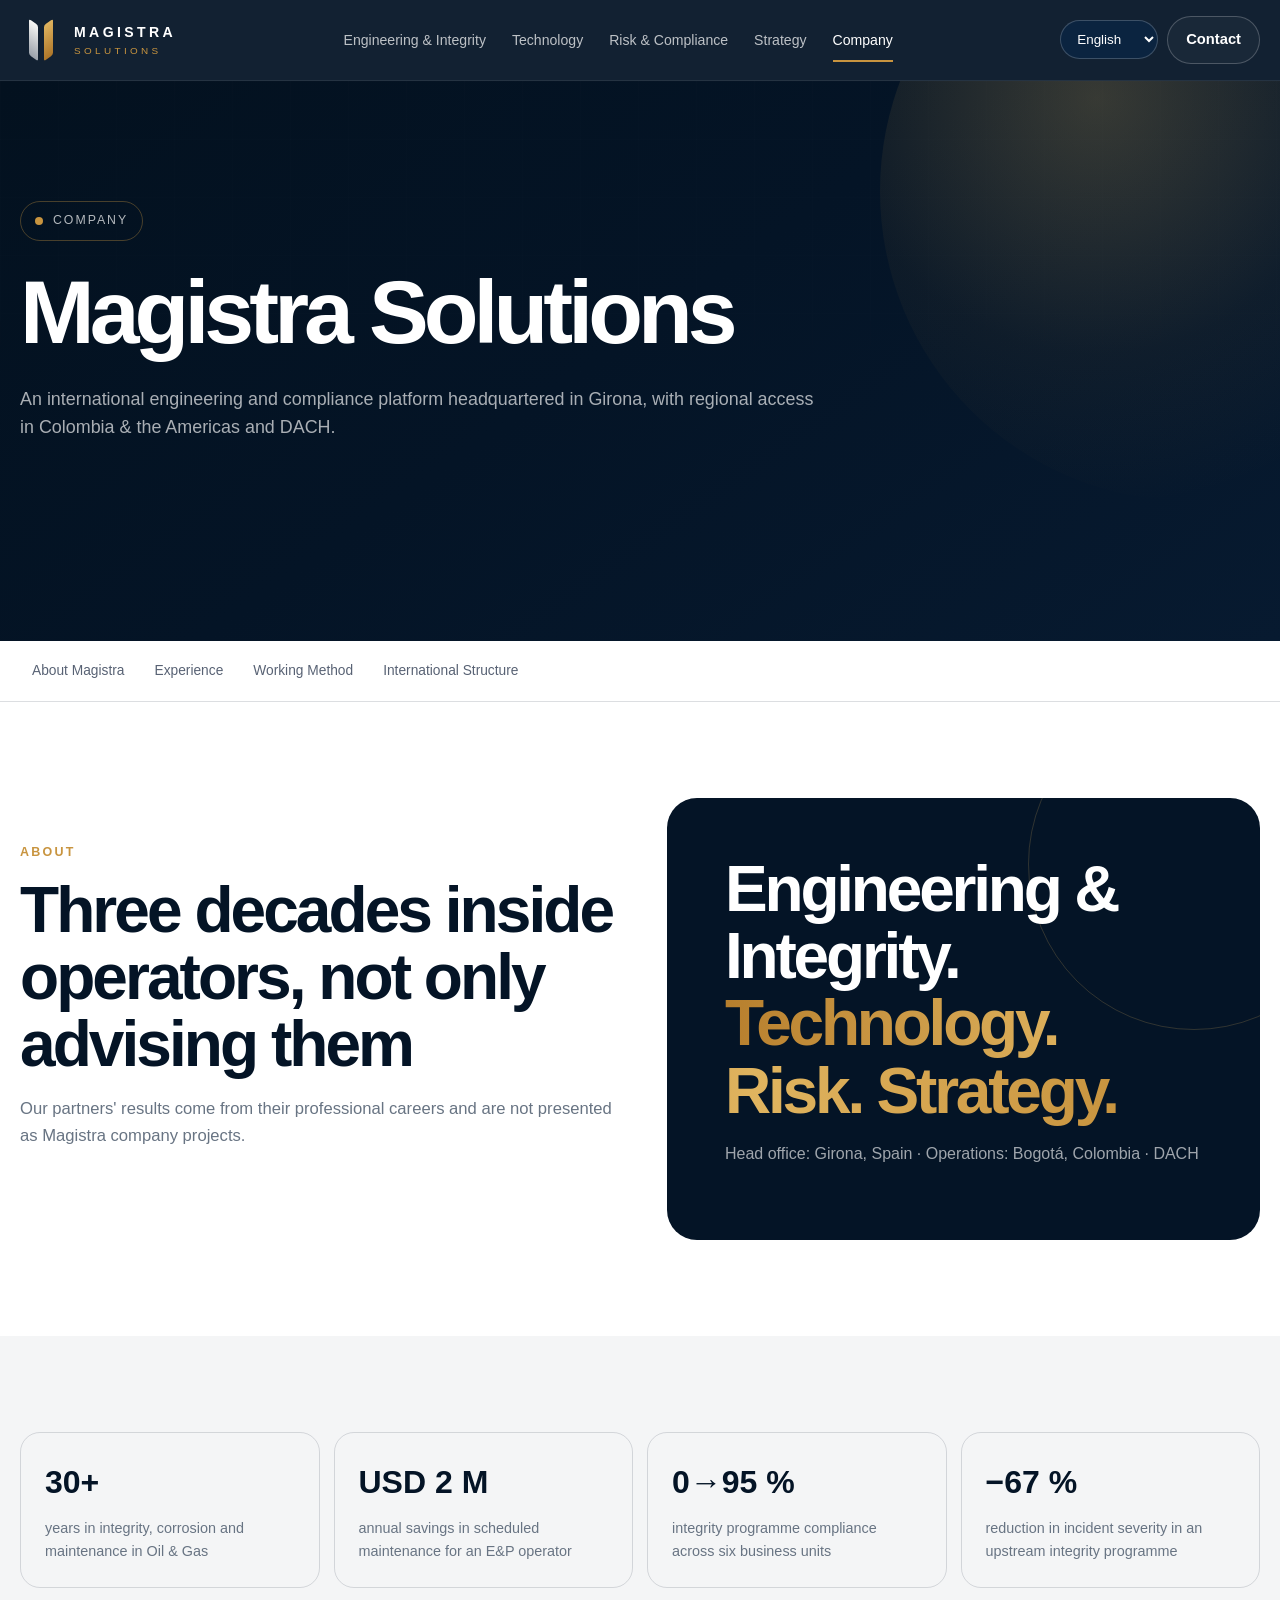
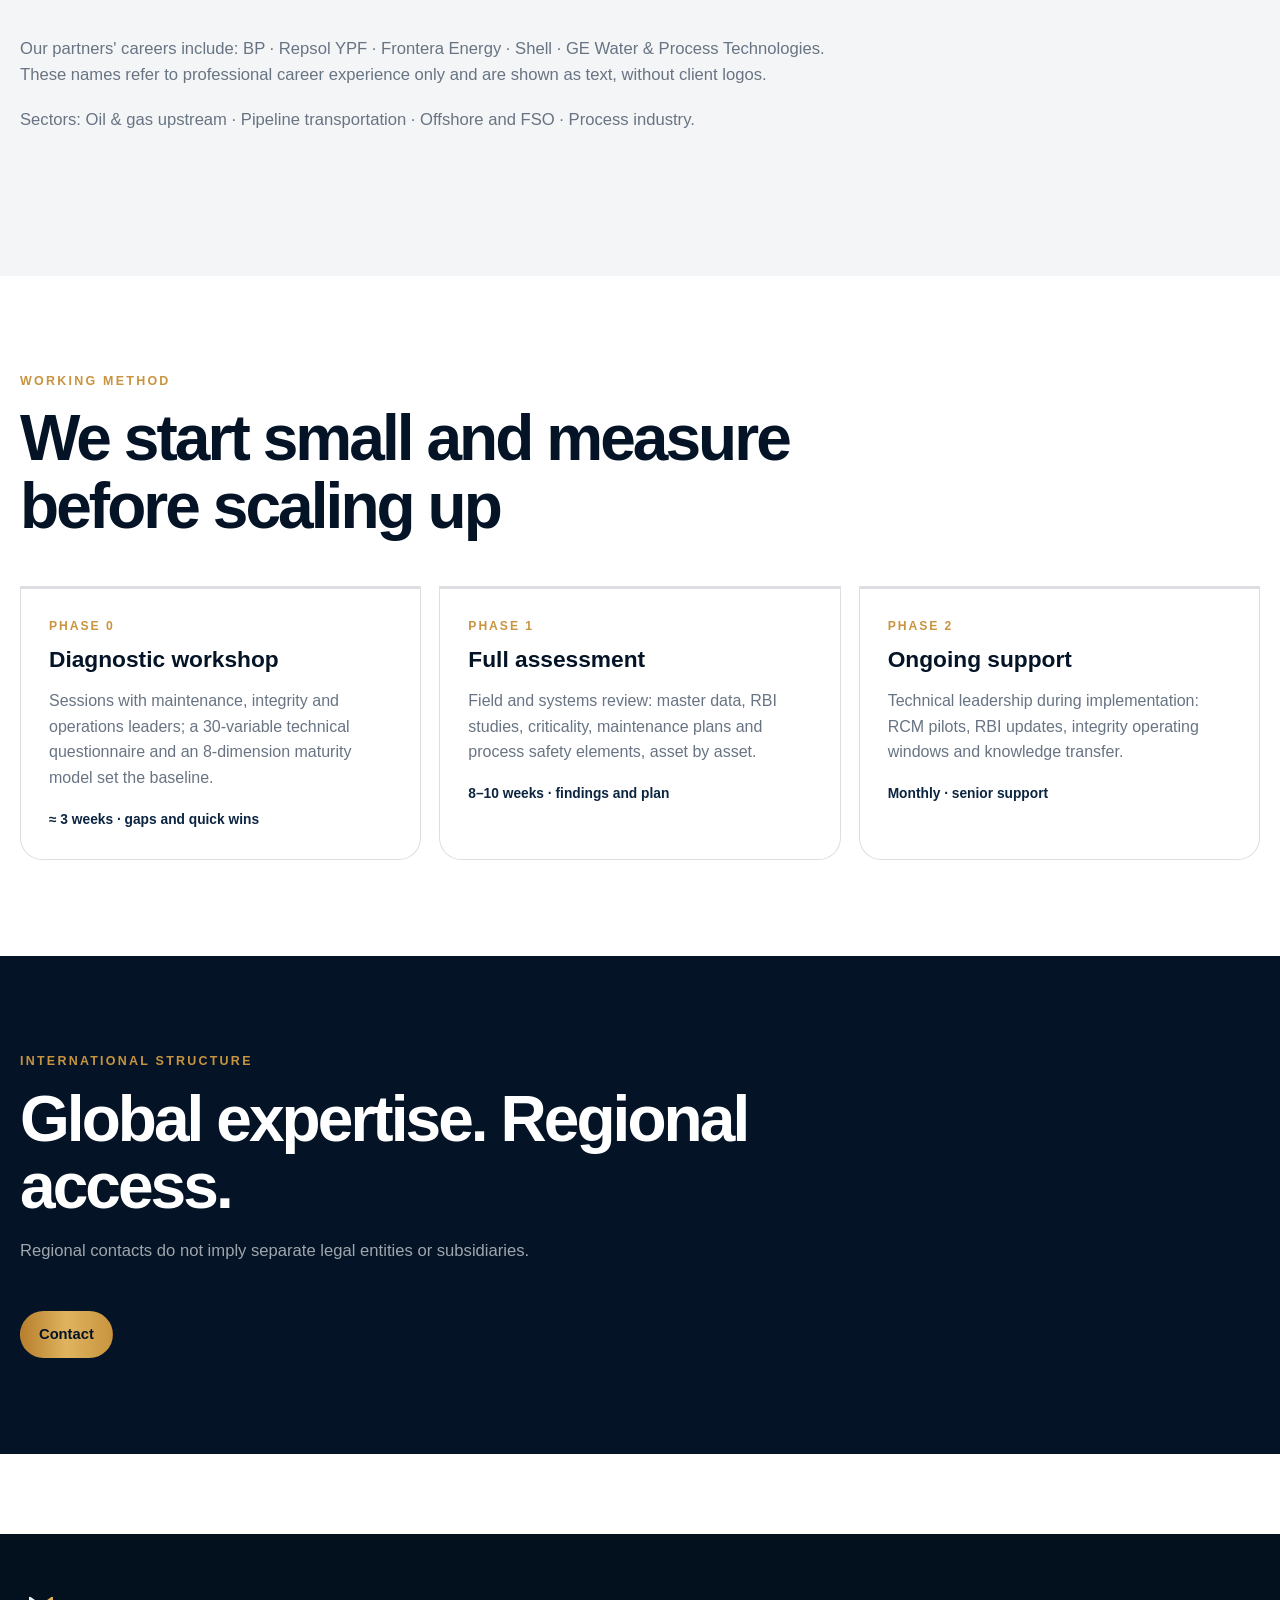
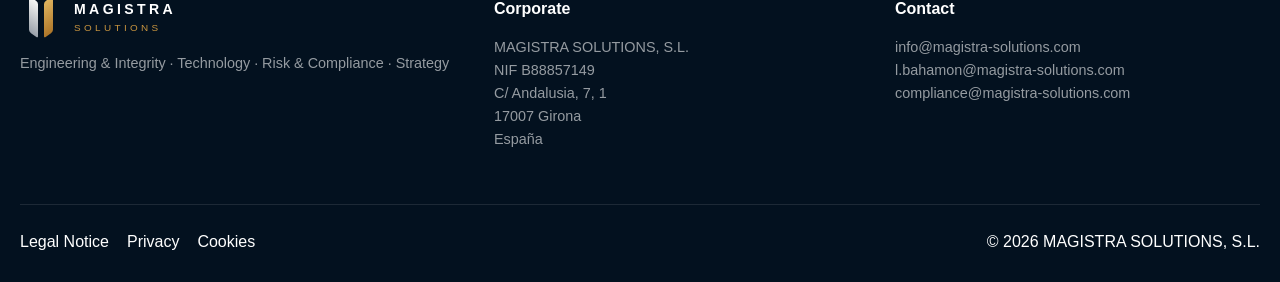
==== about.html @ e043d169 "Add files via upload" ====
<!doctype html><html lang="en"><head>
<meta charset="utf-8"><meta name="viewport" content="width=device-width,initial-scale=1">
<title>Company | Magistra Solutions</title><meta name="theme-color" content="#041426">
<meta property="og:type" content="website"><meta property="og:title" content="Company | Magistra Solutions">
<meta property="og:description" content="Magistra Solutions · Engineering & Integrity · Technology · Risk & Compliance · Strategy">
<meta property="og:image" content="https://magistra-solutions.com/og-magistra.jpg"><meta property="og:url" content="https://magistra-solutions.com/">
<meta name="twitter:card" content="summary_large_image">
<link rel="icon" href="favicon.png" type="image/png"><link rel="stylesheet" href="style.css">
</head><body>
<a class="skip" href="#main">Skip to content</a>
<header class="site-header">
<div class="wrap header-inner">
<a class="brand" href="index.html"><span class="brand-mark" aria-hidden="true"></span><span class="brand-copy"><strong>MAGISTRA</strong><span>SOLUTIONS</span></span></a>
<nav class="navbar" aria-label="Main navigation"><div class="nav-item"><a class="nav-link " href="engineering.html" data-i18n="nav_engineering">Engineering & Integrity</a><div class="dropdown"><a href="engineering.html#rbi">RBI</a><a href="engineering.html#ffs">FFS / RUL</a><a href="engineering.html#rca">RCA / RCM / FMECA</a><a href="engineering.html#ili">ILI / Corrosion</a><a href="engineering.html#training">Technical Training</a></div></div><div class="nav-item"><a class="nav-link " href="technology.html" data-i18n="nav_technology">Technology</a><div class="dropdown"><a href="technology.html#vail">VAIL-Plant®</a><a href="technology.html#sap">Asset Master Data / SAP PM</a><a href="technology.html#data">Data Governance</a><a href="technology.html#models">Analytical Models</a></div></div><div class="nav-item"><a class="nav-link " href="compliance.html" data-i18n="nav_compliance">Risk & Compliance</a><div class="dropdown"><a href="compliance.html#sanctions">Sanctions & Export Controls</a><a href="compliance.html#aml">AML / KYC & Financial Crime</a><a href="compliance.html#payments">Payments & Regulatory Compliance</a><a href="compliance.html#projects">Compliance Management & Regulatory Projects</a></div></div><div class="nav-item"><a class="nav-link " href="strategy.html" data-i18n="nav_strategy">Strategy</a><div class="dropdown"><a href="strategy.html#maturity">Asset Management</a><a href="strategy.html#roadmaps">RCM–RBI Roadmaps</a><a href="strategy.html#duediligence">Technical Due Diligence</a><a href="strategy.html#project">Project Management</a></div></div><div class="nav-item"><a class="nav-link active" href="about.html" data-i18n="nav_company">Company</a><div class="dropdown"><a href="about.html#about">About Magistra</a><a href="about.html#experience">Experience</a><a href="about.html#method">Working Method</a><a href="about.html#international">International Structure</a><a href="contact.html">Contact</a></div></div></nav>
<div class="header-actions">
<select id="language" class="lang-select" aria-label="Language"><option value="en">English</option><option value="es">Español</option><option value="de">Deutsch</option><option value="ca">Català</option><option value="fr">Français</option></select>
<a class="btn btn-outline" href="contact.html" data-i18n="nav_contact">Contact</a>
<button class="burger" type="button" data-menu-toggle aria-expanded="false" aria-controls="mobile-menu">☰</button>
</div></div>
<div class="mobile-menu" id="mobile-menu" data-mobile-menu><div class="wrap"><div class="mobile-group"><a href="engineering.html" data-i18n="nav_engineering">Engineering & Integrity</a><small><a href="engineering.html#rbi">RBI</a><a href="engineering.html#ffs">FFS / RUL</a><a href="engineering.html#rca">RCA / RCM / FMECA</a><a href="engineering.html#ili">ILI / Corrosion</a><a href="engineering.html#training">Technical Training</a></small></div><div class="mobile-group"><a href="technology.html" data-i18n="nav_technology">Technology</a><small><a href="technology.html#vail">VAIL-Plant®</a><a href="technology.html#sap">Asset Master Data / SAP PM</a><a href="technology.html#data">Data Governance</a><a href="technology.html#models">Analytical Models</a></small></div><div class="mobile-group"><a href="compliance.html" data-i18n="nav_compliance">Risk & Compliance</a><small><a href="compliance.html#sanctions">Sanctions & Export Controls</a><a href="compliance.html#aml">AML / KYC & Financial Crime</a><a href="compliance.html#payments">Payments & Regulatory Compliance</a><a href="compliance.html#projects">Compliance Management & Regulatory Projects</a></small></div><div class="mobile-group"><a href="strategy.html" data-i18n="nav_strategy">Strategy</a><small><a href="strategy.html#maturity">Asset Management</a><a href="strategy.html#roadmaps">RCM–RBI Roadmaps</a><a href="strategy.html#duediligence">Technical Due Diligence</a><a href="strategy.html#project">Project Management</a></small></div><div class="mobile-group"><a href="about.html" data-i18n="nav_company">Company</a><small><a href="about.html#about">About Magistra</a><a href="about.html#experience">Experience</a><a href="about.html#method">Working Method</a><a href="about.html#international">International Structure</a><a href="contact.html">Contact</a></small></div></div></div>
</header><main id="main">
<section class="page-hero"><div class="wrap"><div class="eyebrow"><span class="dot"></span><span data-i18n="nav_company">Company</span></div><h1>Magistra Solutions</h1><p data-i18n="company_hero_p">An international engineering and compliance platform headquartered in Girona...</p></div></section>
<nav class="page-tabs"><div class="wrap"><a href="#about">About Magistra</a><a href="#experience">Experience</a><a href="#method">Working Method</a><a href="#international">International Structure</a></div></nav>
<section id="about"><div class="wrap split"><div class="reveal-left"><div class="section-head"><div class="kicker" data-i18n="about">About</div><h2 data-i18n="experience_h">Three decades inside operators, not only advising them</h2><p data-i18n="experience_p">Our partners' results come from their professional careers and are not presented as Magistra company projects.</p></div></div><div class="statement reveal-right"><h2>Engineering & Integrity.<br><span class="gold-text">Technology. Risk. Strategy.</span></h2><p>Head office: Girona, Spain · Operations: Bogotá, Colombia · DACH</p></div></div></section>
<section id="experience" class="band"><div class="wrap"><div class="metrics">
<div class="metric reveal"><strong>30+</strong><span>years in integrity, corrosion and maintenance in Oil & Gas</span></div>
<div class="metric reveal"><strong>USD 2 M</strong><span>annual savings in scheduled maintenance for an E&P operator</span></div>
<div class="metric reveal"><strong>0→95 %</strong><span>integrity programme compliance across six business units</span></div>
<div class="metric reveal"><strong>−67 %</strong><span>reduction in incident severity in an upstream integrity programme</span></div>
</div><div class="section-head reveal" style="margin-top:48px"><p>Our partners' careers include: BP · Repsol YPF · Frontera Energy · Shell · GE Water & Process Technologies. These names refer to professional career experience only and are shown as text, without client logos.</p><p>Sectors: Oil & gas upstream · Pipeline transportation · Offshore and FSO · Process industry.</p></div></div></section>
<section id="method"><div class="wrap"><div class="section-head reveal"><div class="kicker" data-i18n="method">Working Method</div><h2 data-i18n="method_h">We start small and measure before scaling up</h2></div><div class="method-grid">
<article class="phase reveal"><div class="num">PHASE 0</div><h3>Diagnostic workshop</h3><p>Sessions with maintenance, integrity and operations leaders; a 30-variable technical questionnaire and an 8-dimension maturity model set the baseline.</p><div class="meta">≈ 3 weeks · gaps and quick wins</div></article>
<article class="phase reveal"><div class="num">PHASE 1</div><h3>Full assessment</h3><p>Field and systems review: master data, RBI studies, criticality, maintenance plans and process safety elements, asset by asset.</p><div class="meta">8–10 weeks · findings and plan</div></article>
<article class="phase reveal"><div class="num">PHASE 2</div><h3>Ongoing support</h3><p>Technical leadership during implementation: RCM pilots, RBI updates, integrity operating windows and knowledge transfer.</p><div class="meta">Monthly · senior support</div></article>
</div></div></section>
<section id="international" class="dark-band"><div class="wrap"><div class="section-head reveal"><div class="kicker" data-i18n="international">International Structure</div><h2 data-i18n="intl_h">Global expertise. Regional access.</h2><p data-i18n="intl_p">Regional contacts do not imply separate legal entities or subsidiaries.</p></div><a class="btn btn-gold" href="contact.html" data-i18n="nav_contact">Contact</a></div></section>
</main>
<footer class="site-footer"><div class="wrap">
<div class="footer-grid">
<div><div class="brand"><span class="brand-mark"></span><span class="brand-copy"><strong>MAGISTRA</strong><span>SOLUTIONS</span></span></div><p data-i18n="footer_tag">Engineering & Integrity · Technology · Risk & Compliance · Strategy</p></div>
<div><h4>Corporate</h4><p>MAGISTRA SOLUTIONS, S.L.<br>NIF B88857149<br>C/ Andalusia, 7, 1<br>17007 Girona<br>España</p></div>
<div><h4 data-i18n="nav_contact">Contact</h4><p><a href="mailto:info@magistra-solutions.com">info@magistra-solutions.com</a><br><a href="mailto:l.bahamon@magistra-solutions.com">l.bahamon@magistra-solutions.com</a><br><a href="mailto:compliance@magistra-solutions.com">compliance@magistra-solutions.com</a></p></div>
</div>
<div class="footer-bottom"><div class="legal-bar"><a href="legal-notice.html" data-i18n="legal">Legal Notice</a><a href="privacy.html" data-i18n="privacy">Privacy</a><a href="cookies.html" data-i18n="cookies">Cookies</a></div><div>© 2026 MAGISTRA SOLUTIONS, S.L.</div></div>
</div></footer><script src="main.js"></script></body></html>
---- style.css ----
:root{
  --navy:#041426; --navy2:#071a30; --navy3:#0b2440;
  --gold:#c8943f; --gold2:#e0b45f; --silver:#c7cbd1;
  --white:#f7f7f5; --ink:#10213a; --muted:#687483;
  --soft:#f4f5f6; --line:rgba(7,24,47,.14); --max:1240px;
}
*{box-sizing:border-box}
html{scroll-behavior:smooth}
body{
  margin:0;font-family:-apple-system,BlinkMacSystemFont,"Segoe UI",Arial,Helvetica,sans-serif;
  color:var(--ink);background:#fff;line-height:1.6
}
a{color:inherit;text-decoration:none}
button,input,textarea,select{font:inherit}
img{max-width:100%;display:block}
.wrap{width:min(calc(100% - 40px),var(--max));margin:auto}
.skip{position:absolute;left:-9999px}
.skip:focus{left:16px;top:16px;z-index:9999;background:#fff;padding:10px 14px;border-radius:10px}
.site-header{
  position:sticky;top:0;z-index:1000;background:rgba(4,20,38,.94);
  border-bottom:1px solid rgba(255,255,255,.08);backdrop-filter:blur(16px)
}
.header-inner{min-height:80px;display:flex;align-items:center;justify-content:space-between;gap:18px}
.brand{display:flex;align-items:center;gap:12px;color:#fff}
.brand-mark{width:42px;height:42px;position:relative;display:inline-block;flex:0 0 auto}
.brand-mark:before,.brand-mark:after{content:"";position:absolute;top:3px;width:9px;height:36px;border-radius:2px}
.brand-mark:before{left:9px;background:linear-gradient(#f7f7f5,#9aa1aa);transform:skewY(35deg)}
.brand-mark:after{right:9px;background:linear-gradient(#e0b45f,#ad7629);transform:skewY(-35deg)}
.brand-copy strong{display:block;letter-spacing:.24em;font-size:.88rem}
.brand-copy span{display:block;letter-spacing:.34em;font-size:.62rem;color:var(--gold)}
.navbar{display:flex;align-items:center;gap:10px}
.nav-item{position:relative}
.nav-link{display:inline-flex;align-items:center;gap:6px;padding:28px 8px;color:rgba(255,255,255,.72);font-size:.88rem}
.nav-link:hover,.nav-link.active{color:#fff}
.nav-link.active:after{content:"";position:absolute;bottom:17px;left:8px;right:8px;height:2px;background:var(--gold)}
.dropdown{
  position:absolute;top:72px;left:50%;transform:translate(-50%,10px);
  min-width:290px;background:#fff;color:var(--ink);border:1px solid var(--line);
  border-radius:18px;padding:12px;box-shadow:0 24px 60px rgba(0,0,0,.18);
  opacity:0;visibility:hidden;pointer-events:none;transition:.22s ease
}
.nav-item:hover .dropdown,.nav-item:focus-within .dropdown{
  opacity:1;visibility:visible;pointer-events:auto;transform:translate(-50%,0)
}
.dropdown a{display:block;border-radius:12px;padding:10px 12px;color:#4f5b6c;font-size:.9rem}
.dropdown a:hover{background:#f6f4ef;color:var(--navy)}
.header-actions{display:flex;align-items:center;gap:9px}
.lang-select{border:1px solid rgba(255,255,255,.2);background:#0b2440;color:#fff;border-radius:999px;padding:10px 12px;font-size:.84rem}
.lang-select option{background:#fff;color:#111}
.btn{
  display:inline-flex;align-items:center;justify-content:center;min-height:44px;border-radius:999px;
  padding:11px 18px;font-weight:700;font-size:.92rem;border:1px solid transparent;cursor:pointer;
  transition:transform .22s ease,background .22s ease,border-color .22s ease
}
.btn-gold{background:linear-gradient(90deg,#b77f2d,#e0b45f,#c8943f);color:var(--navy)}
.btn-gold:hover{transform:translateY(-2px)}
.btn-outline{border-color:rgba(255,255,255,.22);color:#fff;background:rgba(255,255,255,.03)}
.btn-outline:hover{background:rgba(255,255,255,.08)}
.btn-navy{background:var(--navy);color:#fff}
.btn-soft{border-color:var(--line);background:#fff;color:var(--navy)}
.burger{display:none;background:none;border:0;color:#fff;font-size:1.5rem;padding:8px}
.mobile-menu{display:none;background:var(--navy);border-top:1px solid rgba(255,255,255,.08);padding:16px 0 22px}
.mobile-menu.open{display:block}
.mobile-group{padding:6px 0 12px;border-bottom:1px solid rgba(255,255,255,.08)}
.mobile-group>a,.mobile-group strong{display:block;color:#fff;padding:8px 0}
.mobile-group small a{display:block;color:rgba(255,255,255,.58);padding:6px 0 6px 12px}

.hero,.page-hero{
  position:relative;overflow:hidden;background:linear-gradient(145deg,#03111f 0%,#041426 48%,#071a30 100%);
  color:#fff
}
.hero{min-height:760px;padding:118px 0 54px}
.page-hero{min-height:560px;padding:120px 0 78px}
.hero:before,.page-hero:before{
  content:"";position:absolute;inset:0;opacity:.10;
  background-image:linear-gradient(rgba(255,255,255,.08) 1px,transparent 1px),linear-gradient(90deg,rgba(255,255,255,.08) 1px,transparent 1px);
  background-size:58px 58px;mask-image:linear-gradient(to bottom,#000,transparent 90%)
}
.hero:after,.page-hero:after{
  content:"";position:absolute;width:620px;height:620px;right:-220px;top:-200px;border-radius:50%;
  background:radial-gradient(circle at 35% 35%,rgba(224,180,95,.23),rgba(200,148,63,.05) 45%,transparent 72%)
}
.hero-inner,.page-hero .wrap{position:relative;z-index:2}
.hero-inner{text-align:center}
.eyebrow{display:inline-flex;align-items:center;gap:10px;border:1px solid rgba(200,148,63,.35);border-radius:999px;padding:9px 14px;color:rgba(255,255,255,.7);font-size:.77rem;letter-spacing:.16em;text-transform:uppercase}
.dot{width:8px;height:8px;border-radius:50%;background:var(--gold);animation:pulse 2.4s infinite}
h1,h2,h3{line-height:1.05;margin:0}
.hero h1{font-size:clamp(3.2rem,8vw,6.7rem);letter-spacing:-.058em;margin:28px auto 0;max-width:1060px}
.page-hero h1{font-size:clamp(3rem,7vw,6rem);letter-spacing:-.055em;max-width:960px;margin-top:24px}
.gold-text{background:linear-gradient(90deg,#b77f2d,#e0b45f,#c8943f);-webkit-background-clip:text;background-clip:text;color:transparent}
.hero p,.page-hero p{color:rgba(255,255,255,.66);font-size:1.12rem;max-width:800px;margin-top:26px}
.hero p{margin-left:auto;margin-right:auto}
.hero-actions{display:flex;justify-content:center;gap:12px;flex-wrap:wrap;margin-top:34px}
.hero-strip{margin-top:84px;border-top:1px solid rgba(224,180,95,.35);padding-top:26px;display:grid;grid-template-columns:repeat(4,1fr);gap:18px;text-align:left}
.hero-strip a{display:block;padding:18px;border-radius:18px;transition:.25s ease}
.hero-strip a:hover{background:rgba(255,255,255,.05);transform:translateY(-3px)}
.hero-strip strong{display:block;color:#fff;font-size:.98rem}
.hero-strip span{display:block;color:rgba(255,255,255,.48);font-size:.86rem;margin-top:5px}

.page-tabs{position:sticky;top:80px;z-index:50;background:rgba(255,255,255,.96);border-bottom:1px solid var(--line);backdrop-filter:blur(12px)}
.page-tabs .wrap{display:flex;gap:6px;overflow-x:auto;padding-top:10px;padding-bottom:10px}
.page-tabs a{white-space:nowrap;padding:9px 12px;border-radius:999px;color:#586274;font-size:.86rem}
.page-tabs a:hover{background:#f4f2ed;color:var(--navy)}

section{padding:96px 0}
.section-head{max-width:820px;margin-bottom:46px}
.section-head.center{text-align:center;margin-left:auto;margin-right:auto}
.kicker{color:var(--gold);font-size:.78rem;letter-spacing:.18em;text-transform:uppercase;font-weight:800}
.section-head h2{font-size:clamp(2.5rem,5vw,4.6rem);letter-spacing:-.046em;margin-top:14px;color:var(--navy)}
.section-head p{color:var(--muted);font-size:1.04rem;margin-top:18px}

.split{display:grid;grid-template-columns:1fr 1fr;gap:54px;align-items:center}
.statement{
  background:var(--navy);color:#fff;border-radius:30px;padding:58px;
  min-height:420px;display:flex;flex-direction:column;justify-content:flex-end;position:relative;overflow:hidden
}
.statement:before{content:"";position:absolute;width:330px;height:330px;border:1px solid rgba(224,180,95,.2);border-radius:50%;right:-100px;top:-100px}
.statement h2{font-size:clamp(2.6rem,5vw,4.6rem);letter-spacing:-.05em;position:relative}
.statement p{color:rgba(255,255,255,.62);max-width:600px;position:relative}

.cards{display:grid;grid-template-columns:repeat(2,1fr);gap:18px}
.card{border:1px solid var(--line);border-radius:24px;padding:30px;background:#fff;transition:.3s ease}
.card:hover{transform:translateY(-5px);border-color:rgba(200,148,63,.42);box-shadow:0 14px 38px rgba(4,20,38,.06)}
.card h3{font-size:1.55rem;color:var(--navy);margin-top:14px}
.card h4{color:var(--muted);margin:8px 0 0}
.card p,.card li{color:var(--muted)}
.card ul{padding-left:18px}
.card li{margin:8px 0}
.num{color:var(--gold);font-size:.76rem;letter-spacing:.16em;font-weight:800}
.badges{display:flex;flex-wrap:wrap;gap:8px;margin-top:20px}
.badge{display:inline-flex;border:1px solid rgba(200,148,63,.34);border-radius:999px;padding:6px 10px;font-size:.74rem;background:#fbfaf7}
.link-arrow{display:inline-block;margin-top:22px;color:var(--navy3);font-weight:800}

.band{background:#f4f5f6}
.dark-band{background:var(--navy);color:#fff}
.dark-band .section-head h2{color:#fff}
.dark-band .section-head p{color:rgba(255,255,255,.62)}
.dark-band .card{background:rgba(255,255,255,.04);border-color:rgba(255,255,255,.10)}
.dark-band .card h3{color:#fff}
.dark-band .card p,.dark-band .card li{color:rgba(255,255,255,.62)}
.dark-band .badge{color:#fff;background:rgba(255,255,255,.04);border-color:rgba(224,180,95,.25)}

.method-grid{display:grid;grid-template-columns:repeat(3,1fr);gap:18px}
.phase{border-top:3px solid var(--gold);padding:28px;border:1px solid var(--line);border-top-width:3px;border-radius:0 0 22px 22px}
.phase h3{font-size:1.42rem;color:var(--navy);margin-top:12px}
.phase p{color:var(--muted)}
.phase .meta{font-weight:800;color:var(--navy3);font-size:.86rem;margin-top:18px}

.metrics{display:grid;grid-template-columns:repeat(4,1fr);gap:14px}
.metric{border:1px solid var(--line);border-radius:20px;padding:24px}
.metric strong{display:block;color:var(--navy);font-size:2rem}
.metric span{display:block;color:var(--muted);margin-top:8px;font-size:.9rem}

.regions{display:grid;grid-template-columns:repeat(3,1fr);gap:18px}
.region-card{border:1px solid var(--line);border-radius:24px;padding:28px}
.region-card .region{color:var(--gold);font-size:.84rem;font-weight:800}
.region-card h3{color:var(--navy);font-size:1.35rem;margin-top:16px;word-break:break-word}
.region-card p{color:var(--muted)}
.contact-actions{display:flex;gap:9px;flex-wrap:wrap;margin-top:18px}

.contact-grid{display:grid;grid-template-columns:.9fr 1.1fr;gap:40px}
.contact-card{background:#f5f6f7;border-radius:24px;padding:30px}
.form-grid{display:grid;grid-template-columns:1fr 1fr;gap:16px}
.field{display:flex;flex-direction:column;gap:7px}
.field.full{grid-column:1/-1}
label{font-weight:700;color:var(--navy)}
input,textarea,select{width:100%;border:1px solid rgba(7,24,47,.18);border-radius:14px;padding:13px 14px;background:#fff}
textarea{min-height:150px;resize:vertical}
.form-note{font-size:.86rem;color:var(--muted)}
.alt-contact{display:flex;gap:9px;flex-wrap:wrap}

.cta{background:var(--navy);color:#fff;border-radius:30px;padding:56px}
.cta-grid{display:grid;grid-template-columns:1fr auto;gap:30px;align-items:end}
.cta h2{font-size:clamp(2.5rem,5vw,4.7rem);letter-spacing:-.05em}
.cta p{color:rgba(255,255,255,.62)}

.site-footer{background:#03111f;color:#fff;padding:62px 0 28px;margin-top:80px}
.footer-grid{display:grid;grid-template-columns:1.2fr 1fr 1fr;gap:36px}
.footer-grid h4{margin:0 0 12px}
.footer-grid p,.footer-grid a{color:rgba(255,255,255,.58);font-size:.9rem}
.footer-bottom{border-top:1px solid rgba(255,255,255,.1);margin-top:38px;padding-top:24px;display:flex;justify-content:space-between;gap:20px;flex-wrap:wrap}
.legal-bar{display:flex;gap:18px;flex-wrap:wrap}

.legal-page{padding:90px 0}
.legal-page article{max-width:900px}
.legal-page h1{font-size:clamp(2.8rem,5vw,4.6rem);color:var(--navy);letter-spacing:-.045em}
.legal-page h2{font-size:1.45rem;color:var(--navy);margin-top:34px}
.legal-page p{color:#435167}
.notice{border-left:4px solid var(--gold);background:#f7f5ef;padding:16px 18px;border-radius:10px}

.reveal{opacity:0;transform:translateY(28px);transition:opacity .8s ease,transform .8s cubic-bezier(.2,.7,.2,1)}
.reveal.on{opacity:1;transform:none}
.reveal-left{opacity:0;transform:translateX(-32px);transition:opacity .85s ease,transform .85s cubic-bezier(.2,.7,.2,1)}
.reveal-left.on{opacity:1;transform:none}
.reveal-right{opacity:0;transform:translateX(32px);transition:opacity .85s ease,transform .85s cubic-bezier(.2,.7,.2,1)}
.reveal-right.on{opacity:1;transform:none}
@keyframes pulse{0%{box-shadow:0 0 0 0 rgba(200,148,63,.45)}70%{box-shadow:0 0 0 12px rgba(200,148,63,0)}100%{box-shadow:0 0 0 0 rgba(200,148,63,0)}}

@media(max-width:1020px){
  .navbar{display:none}.burger{display:block}.header-actions>.btn{display:none}
  .hero{min-height:auto;padding-top:92px}.hero-strip{grid-template-columns:repeat(2,1fr)}
  .cards,.split,.regions,.contact-grid,.footer-grid,.method-grid{grid-template-columns:1fr}
  .metrics{grid-template-columns:repeat(2,1fr)}
  .cta-grid{grid-template-columns:1fr}
}
@media(max-width:560px){
  .wrap{width:min(calc(100% - 24px),var(--max))}
  .hero h1{font-size:3.1rem}.page-hero h1{font-size:2.9rem}
  .hero-strip,.metrics{grid-template-columns:1fr}
  section{padding:72px 0}
  .statement,.cta{padding:32px 24px}
  .form-grid{grid-template-columns:1fr}.field.full{grid-column:auto}
  .lang-select{max-width:118px}
}
@media(prefers-reduced-motion:reduce){
  html{scroll-behavior:auto}.reveal,.reveal-left,.reveal-right{opacity:1;transform:none}.dot{animation:none}*{transition:none!important}
}
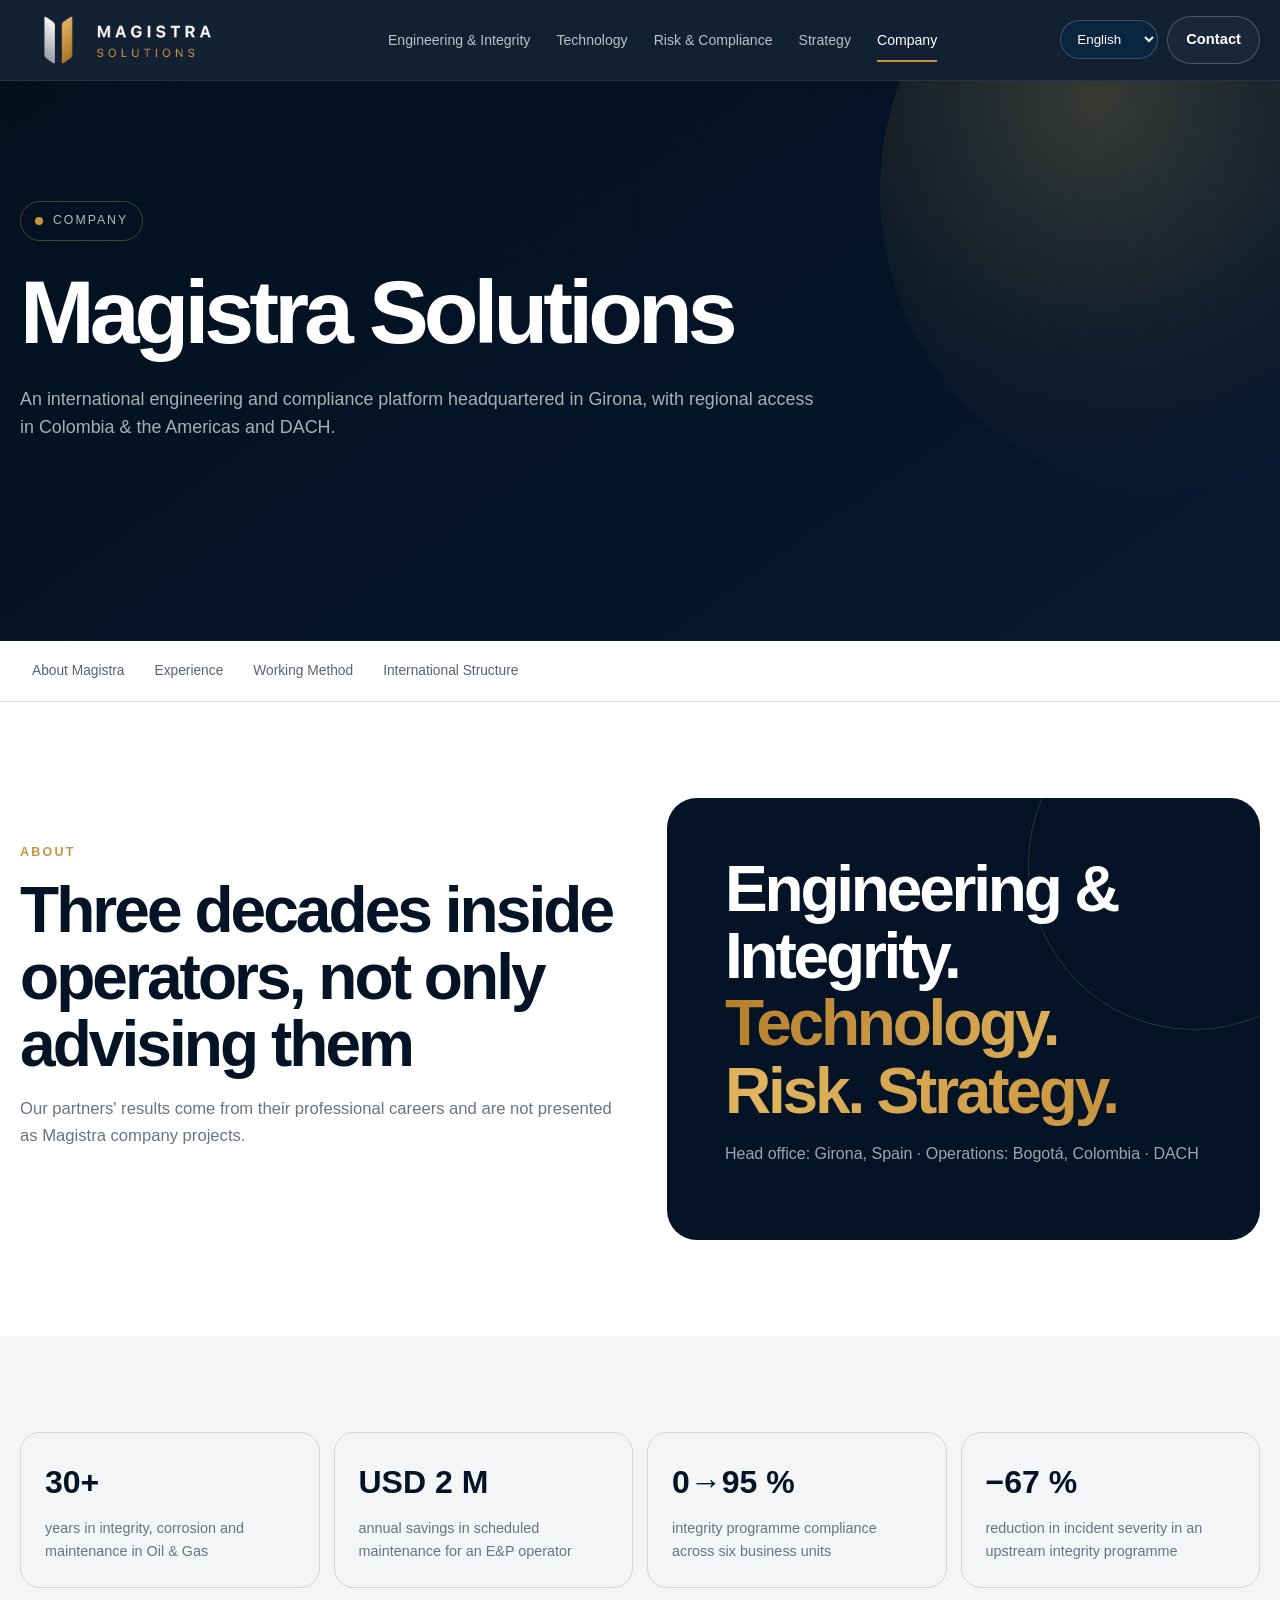
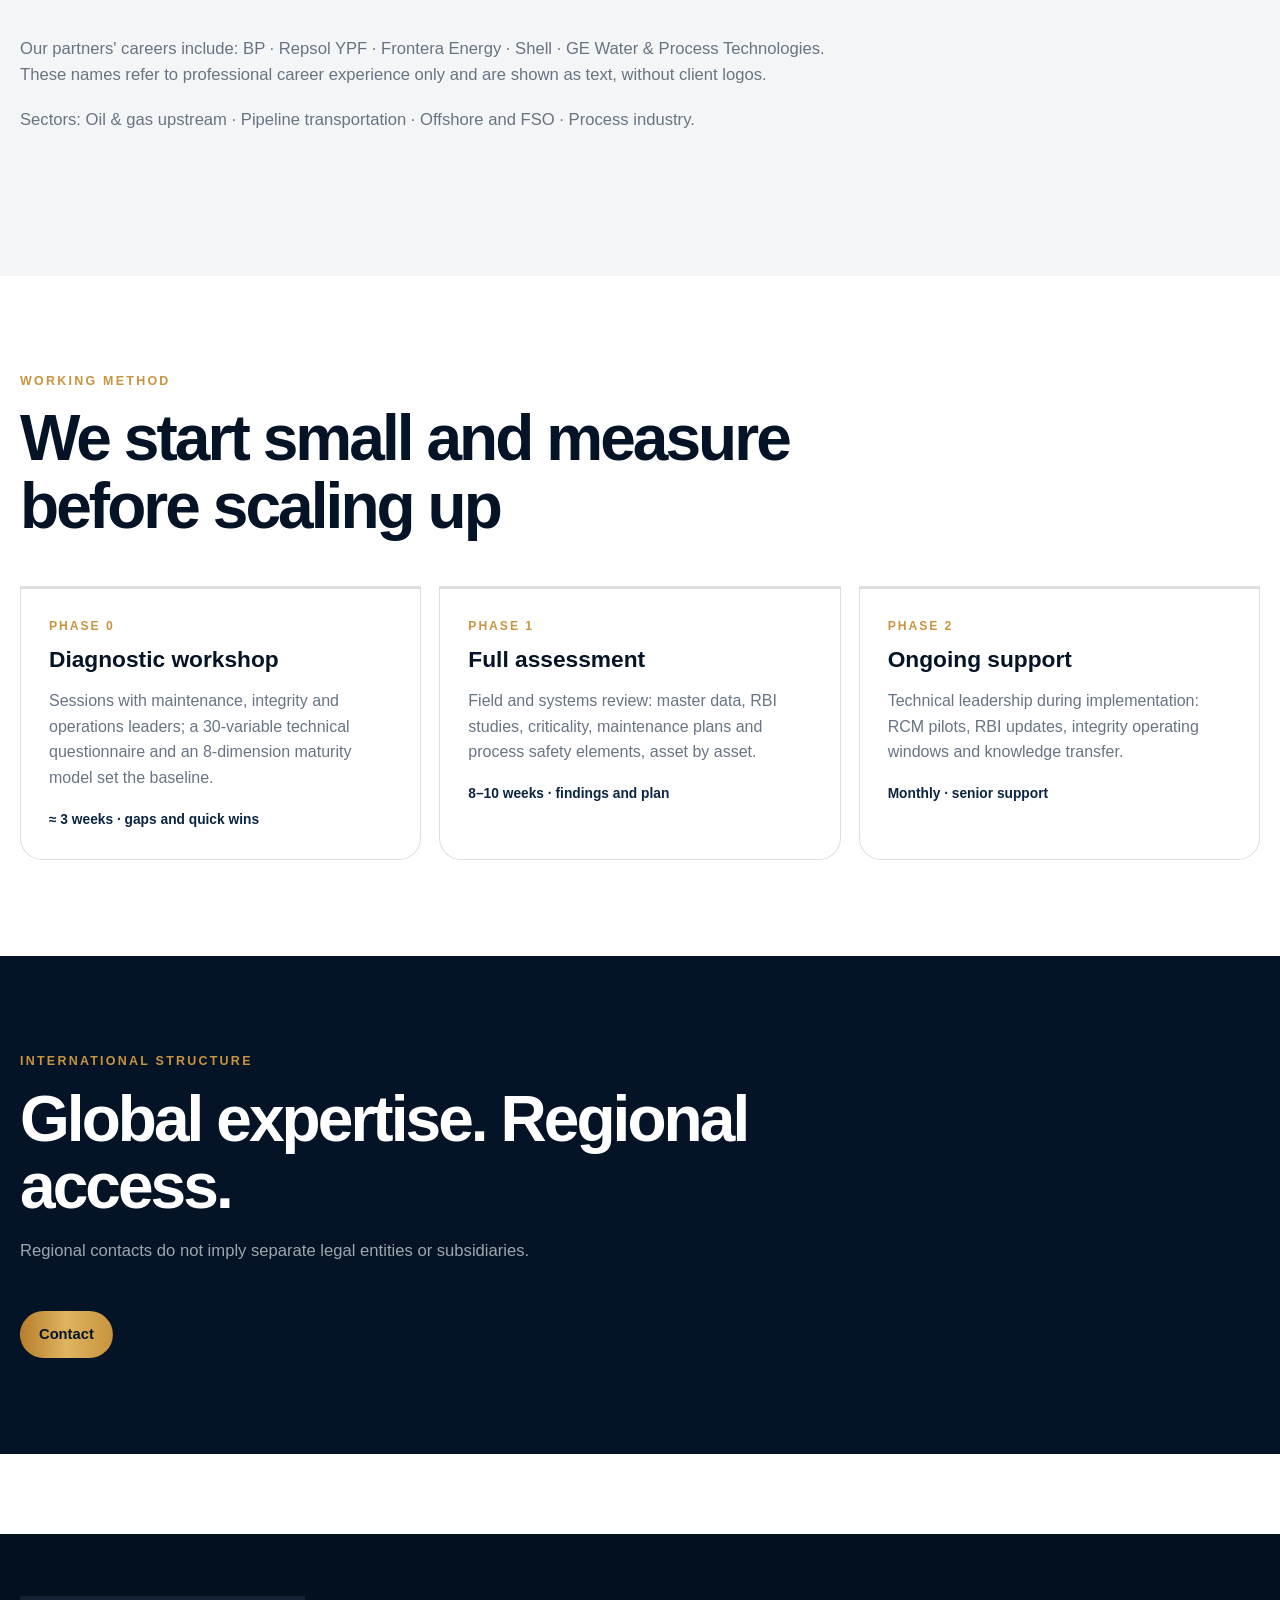
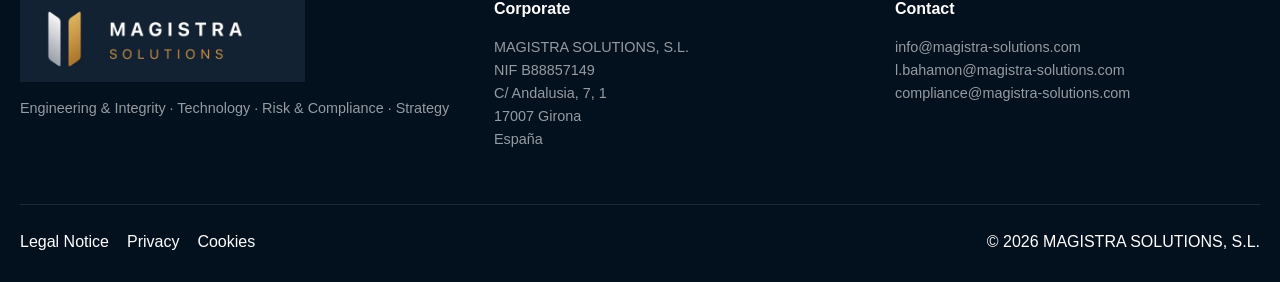
==== commit f4f383db: "Add files via upload" ====
--- a/about.html
+++ b/about.html
@@ -10,7 +10,7 @@
 <a class="skip" href="#main">Skip to content</a>
 <header class="site-header">
 <div class="wrap header-inner">
-<a class="brand" href="index.html"><span class="brand-mark" aria-hidden="true"></span><span class="brand-copy"><strong>MAGISTRA</strong><span>SOLUTIONS</span></span></a>
+<a class="brand" href="index.html" aria-label="Magistra Solutions"><img class="brand-logo" src="logo-magistra.jpg" alt="Magistra Solutions"></a>
 <nav class="navbar" aria-label="Main navigation"><div class="nav-item"><a class="nav-link " href="engineering.html" data-i18n="nav_engineering">Engineering & Integrity</a><div class="dropdown"><a href="engineering.html#rbi">RBI</a><a href="engineering.html#ffs">FFS / RUL</a><a href="engineering.html#rca">RCA / RCM / FMECA</a><a href="engineering.html#ili">ILI / Corrosion</a><a href="engineering.html#training">Technical Training</a></div></div><div class="nav-item"><a class="nav-link " href="technology.html" data-i18n="nav_technology">Technology</a><div class="dropdown"><a href="technology.html#vail">VAIL-Plant®</a><a href="technology.html#sap">Asset Master Data / SAP PM</a><a href="technology.html#data">Data Governance</a><a href="technology.html#models">Analytical Models</a></div></div><div class="nav-item"><a class="nav-link " href="compliance.html" data-i18n="nav_compliance">Risk & Compliance</a><div class="dropdown"><a href="compliance.html#sanctions">Sanctions & Export Controls</a><a href="compliance.html#aml">AML / KYC & Financial Crime</a><a href="compliance.html#payments">Payments & Regulatory Compliance</a><a href="compliance.html#projects">Compliance Management & Regulatory Projects</a></div></div><div class="nav-item"><a class="nav-link " href="strategy.html" data-i18n="nav_strategy">Strategy</a><div class="dropdown"><a href="strategy.html#maturity">Asset Management</a><a href="strategy.html#roadmaps">RCM–RBI Roadmaps</a><a href="strategy.html#duediligence">Technical Due Diligence</a><a href="strategy.html#project">Project Management</a></div></div><div class="nav-item"><a class="nav-link active" href="about.html" data-i18n="nav_company">Company</a><div class="dropdown"><a href="about.html#about">About Magistra</a><a href="about.html#experience">Experience</a><a href="about.html#method">Working Method</a><a href="about.html#international">International Structure</a><a href="contact.html">Contact</a></div></div></nav>
 <div class="header-actions">
 <select id="language" class="lang-select" aria-label="Language"><option value="en">English</option><option value="es">Español</option><option value="de">Deutsch</option><option value="ca">Català</option><option value="fr">Français</option></select>
@@ -37,7 +37,7 @@
 </main>
 <footer class="site-footer"><div class="wrap">
 <div class="footer-grid">
-<div><div class="brand"><span class="brand-mark"></span><span class="brand-copy"><strong>MAGISTRA</strong><span>SOLUTIONS</span></span></div><p data-i18n="footer_tag">Engineering & Integrity · Technology · Risk & Compliance · Strategy</p></div>
+<div><div class="brand footer-brand"><img class="brand-logo" src="logo-magistra.jpg" alt="Magistra Solutions"></div><p data-i18n="footer_tag">Engineering & Integrity · Technology · Risk & Compliance · Strategy</p></div>
 <div><h4>Corporate</h4><p>MAGISTRA SOLUTIONS, S.L.<br>NIF B88857149<br>C/ Andalusia, 7, 1<br>17007 Girona<br>España</p></div>
 <div><h4 data-i18n="nav_contact">Contact</h4><p><a href="mailto:info@magistra-solutions.com">info@magistra-solutions.com</a><br><a href="mailto:l.bahamon@magistra-solutions.com">l.bahamon@magistra-solutions.com</a><br><a href="mailto:compliance@magistra-solutions.com">compliance@magistra-solutions.com</a></p></div>
 </div>
--- a/style.css
+++ b/style.css
@@ -22,13 +22,9 @@
   border-bottom:1px solid rgba(255,255,255,.08);backdrop-filter:blur(16px)
 }
 .header-inner{min-height:80px;display:flex;align-items:center;justify-content:space-between;gap:18px}
-.brand{display:flex;align-items:center;gap:12px;color:#fff}
-.brand-mark{width:42px;height:42px;position:relative;display:inline-block;flex:0 0 auto}
-.brand-mark:before,.brand-mark:after{content:"";position:absolute;top:3px;width:9px;height:36px;border-radius:2px}
-.brand-mark:before{left:9px;background:linear-gradient(#f7f7f5,#9aa1aa);transform:skewY(35deg)}
-.brand-mark:after{right:9px;background:linear-gradient(#e0b45f,#ad7629);transform:skewY(-35deg)}
-.brand-copy strong{display:block;letter-spacing:.24em;font-size:.88rem}
-.brand-copy span{display:block;letter-spacing:.34em;font-size:.62rem;color:var(--gold)}
+.brand{display:flex;align-items:center;color:#fff;flex:0 0 auto}
+.brand-logo{display:block;width:245px;max-width:30vw;height:auto;border-radius:0}
+.footer-brand .brand-logo{width:285px;max-width:100%}
 .navbar{display:flex;align-items:center;gap:10px}
 .nav-item{position:relative}
 .nav-link{display:inline-flex;align-items:center;gap:6px;padding:28px 8px;color:rgba(255,255,255,.72);font-size:.88rem}
@@ -198,6 +194,7 @@
 @keyframes pulse{0%{box-shadow:0 0 0 0 rgba(200,148,63,.45)}70%{box-shadow:0 0 0 12px rgba(200,148,63,0)}100%{box-shadow:0 0 0 0 rgba(200,148,63,0)}}
 
 @media(max-width:1020px){
+  .brand-logo{width:220px;max-width:42vw}
   .navbar{display:none}.burger{display:block}.header-actions>.btn{display:none}
   .hero{min-height:auto;padding-top:92px}.hero-strip{grid-template-columns:repeat(2,1fr)}
   .cards,.split,.regions,.contact-grid,.footer-grid,.method-grid{grid-template-columns:1fr}
@@ -205,6 +202,7 @@
   .cta-grid{grid-template-columns:1fr}
 }
 @media(max-width:560px){
+  .brand-logo{width:185px;max-width:52vw}
   .wrap{width:min(calc(100% - 24px),var(--max))}
   .hero h1{font-size:3.1rem}.page-hero h1{font-size:2.9rem}
   .hero-strip,.metrics{grid-template-columns:1fr}
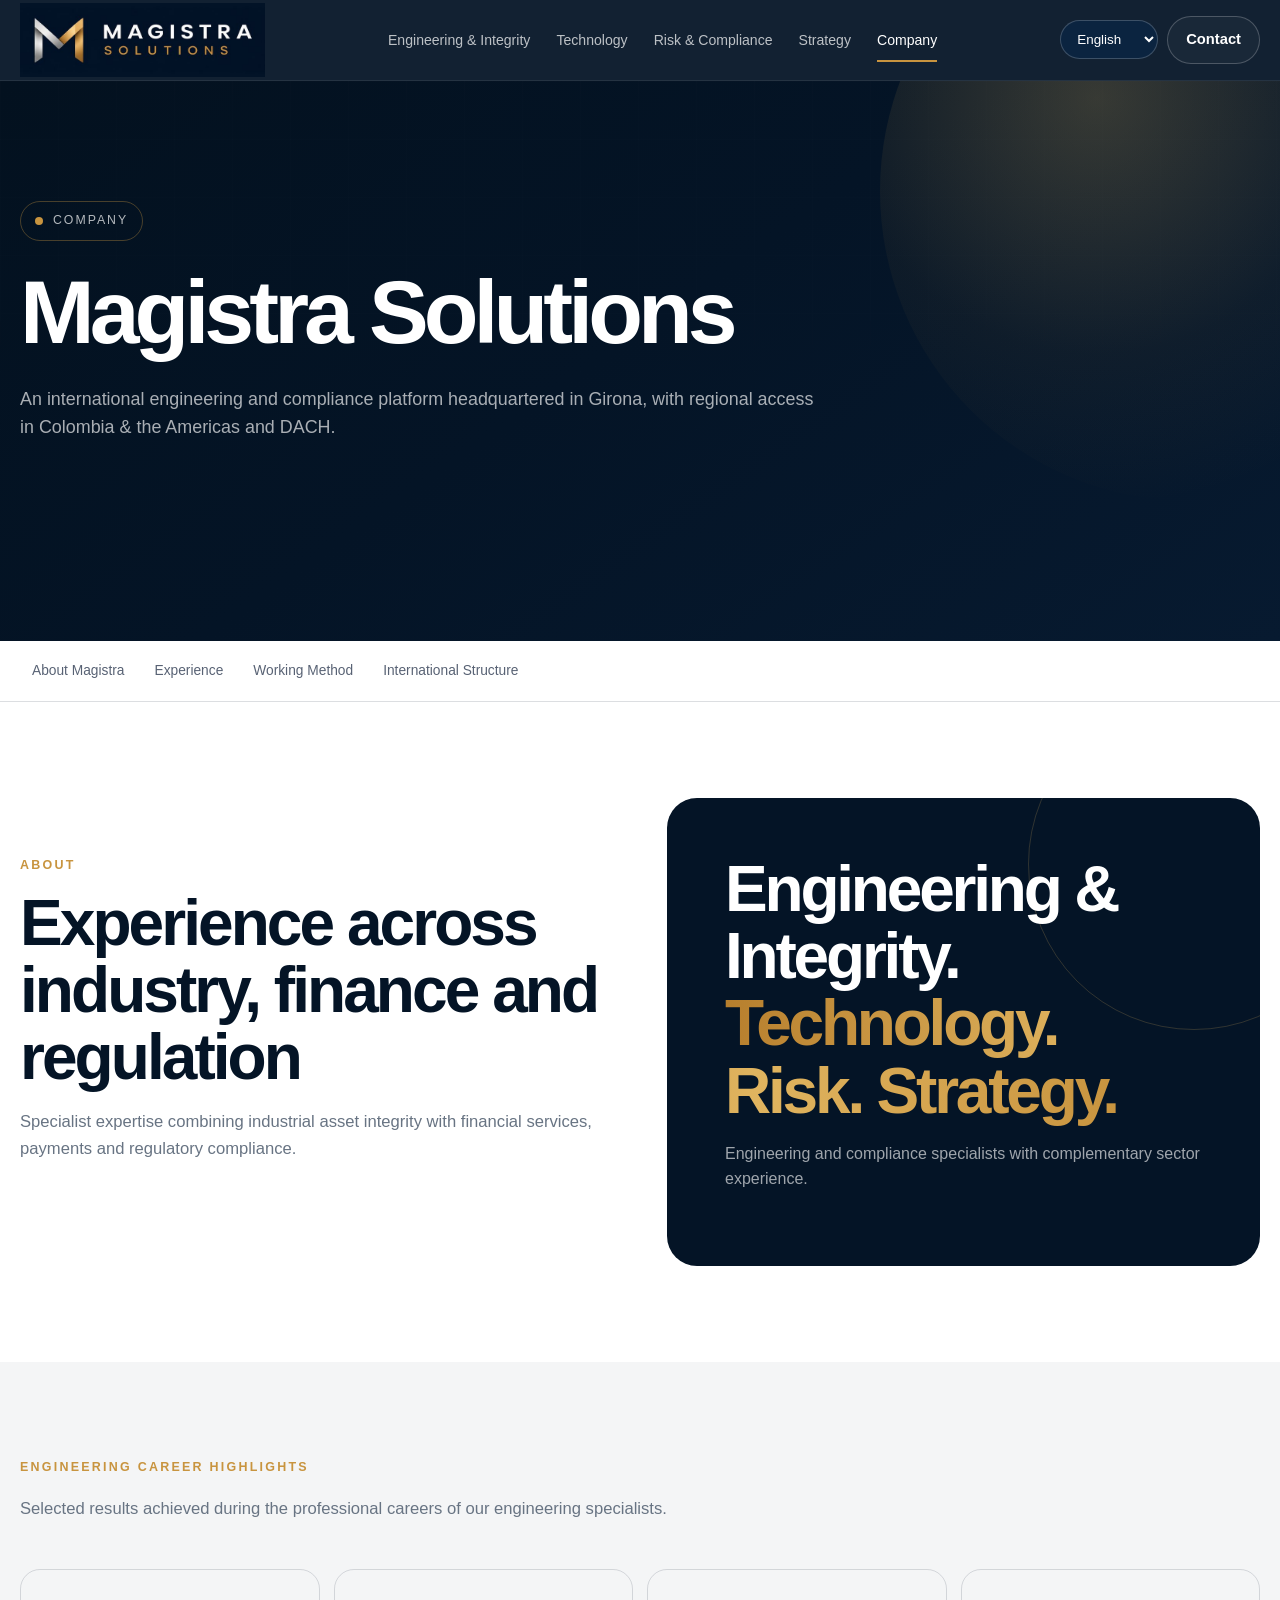
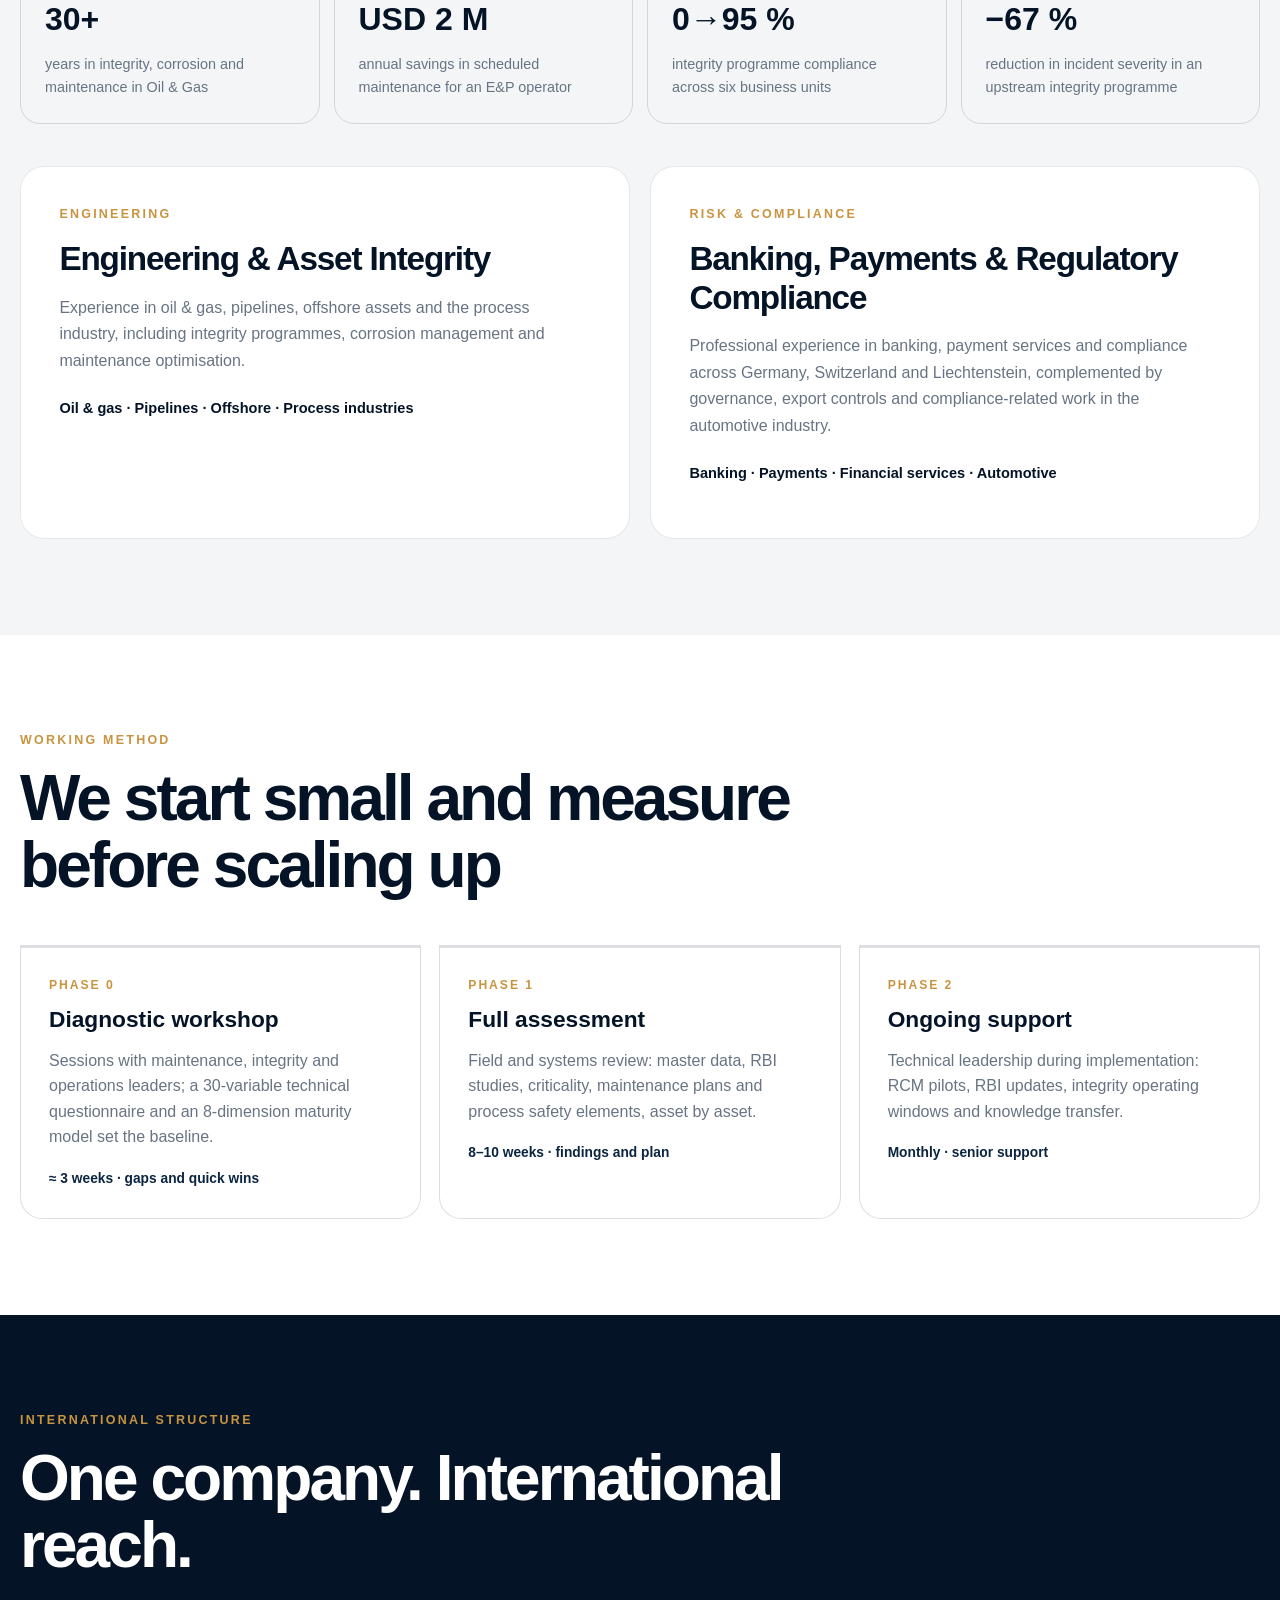
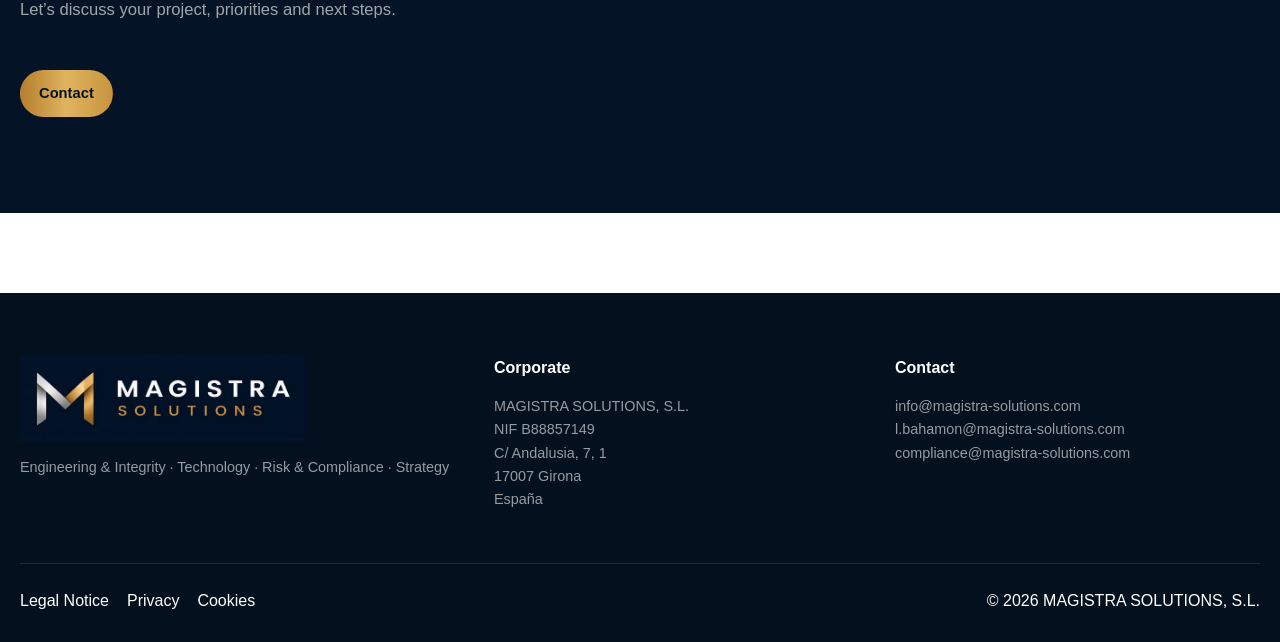
==== commit 58420bd5: "Add files via upload" ====
--- a/about.html
+++ b/about.html
@@ -21,19 +21,25 @@
 </header><main id="main">
 <section class="page-hero"><div class="wrap"><div class="eyebrow"><span class="dot"></span><span data-i18n="nav_company">Company</span></div><h1>Magistra Solutions</h1><p data-i18n="company_hero_p">An international engineering and compliance platform headquartered in Girona...</p></div></section>
 <nav class="page-tabs"><div class="wrap"><a href="#about">About Magistra</a><a href="#experience">Experience</a><a href="#method">Working Method</a><a href="#international">International Structure</a></div></nav>
-<section id="about"><div class="wrap split"><div class="reveal-left"><div class="section-head"><div class="kicker" data-i18n="about">About</div><h2 data-i18n="experience_h">Three decades inside operators, not only advising them</h2><p data-i18n="experience_p">Our partners' results come from their professional careers and are not presented as Magistra company projects.</p></div></div><div class="statement reveal-right"><h2>Engineering & Integrity.<br><span class="gold-text">Technology. Risk. Strategy.</span></h2><p>Head office: Girona, Spain · Operations: Bogotá, Colombia · DACH</p></div></div></section>
-<section id="experience" class="band"><div class="wrap"><div class="metrics">
+<section id="about"><div class="wrap split"><div class="reveal-left"><div class="section-head"><div class="kicker" data-i18n="about">About</div><h2 data-i18n="experience_h">Experience across industry, finance and regulation</h2><p data-i18n="experience_p">Specialist expertise combining industrial asset integrity with financial services, payments and regulatory compliance.</p></div></div><div class="statement reveal-right"><h2>Engineering & Integrity.<br><span class="gold-text">Technology. Risk. Strategy.</span></h2><p data-i18n="about_scope">Engineering and compliance specialists with complementary sector experience.</p></div></div></section>
+<section id="experience" class="band"><div class="wrap">
+<div class="section-head reveal"><div class="kicker" data-i18n="experience_numbers">Engineering career highlights</div><p data-i18n="eng_experience_metrics">Selected results achieved during the professional careers of our engineering specialists.</p></div>
+<div class="metrics">
 <div class="metric reveal"><strong>30+</strong><span>years in integrity, corrosion and maintenance in Oil & Gas</span></div>
 <div class="metric reveal"><strong>USD 2 M</strong><span>annual savings in scheduled maintenance for an E&P operator</span></div>
 <div class="metric reveal"><strong>0→95 %</strong><span>integrity programme compliance across six business units</span></div>
 <div class="metric reveal"><strong>−67 %</strong><span>reduction in incident severity in an upstream integrity programme</span></div>
-</div><div class="section-head reveal" style="margin-top:48px"><p>Our partners' careers include: BP · Repsol YPF · Frontera Energy · Shell · GE Water & Process Technologies. These names refer to professional career experience only and are shown as text, without client logos.</p><p>Sectors: Oil & gas upstream · Pipeline transportation · Offshore and FSO · Process industry.</p></div></div></section>
+</div>
+<div class="experience-domains">
+<article class="experience-domain reveal-left"><div class="kicker">ENGINEERING</div><h3 data-i18n="eng_experience_h">Engineering & Asset Integrity</h3><p data-i18n="eng_experience_p">Experience in oil & gas, pipelines, offshore assets and the process industry, including integrity programmes, corrosion management and maintenance optimisation.</p><p class="expertise-sectors" data-i18n="sector_engineering">Oil & gas · Pipelines · Offshore · Process industries</p></article>
+<article class="experience-domain reveal-right"><div class="kicker">RISK & COMPLIANCE</div><h3 data-i18n="comp_experience_h">Banking, Payments & Regulatory Compliance</h3><p data-i18n="comp_experience_p">Professional experience in banking, payment services and compliance across Germany, Switzerland and Liechtenstein, complemented by governance, export controls and compliance-related work in the automotive industry.</p><p class="expertise-sectors" data-i18n="sector_compliance">Banking · Payments · Financial services · Automotive</p></article>
+</div></div></section>
 <section id="method"><div class="wrap"><div class="section-head reveal"><div class="kicker" data-i18n="method">Working Method</div><h2 data-i18n="method_h">We start small and measure before scaling up</h2></div><div class="method-grid">
 <article class="phase reveal"><div class="num">PHASE 0</div><h3>Diagnostic workshop</h3><p>Sessions with maintenance, integrity and operations leaders; a 30-variable technical questionnaire and an 8-dimension maturity model set the baseline.</p><div class="meta">≈ 3 weeks · gaps and quick wins</div></article>
 <article class="phase reveal"><div class="num">PHASE 1</div><h3>Full assessment</h3><p>Field and systems review: master data, RBI studies, criticality, maintenance plans and process safety elements, asset by asset.</p><div class="meta">8–10 weeks · findings and plan</div></article>
 <article class="phase reveal"><div class="num">PHASE 2</div><h3>Ongoing support</h3><p>Technical leadership during implementation: RCM pilots, RBI updates, integrity operating windows and knowledge transfer.</p><div class="meta">Monthly · senior support</div></article>
 </div></div></section>
-<section id="international" class="dark-band"><div class="wrap"><div class="section-head reveal"><div class="kicker" data-i18n="international">International Structure</div><h2 data-i18n="intl_h">Global expertise. Regional access.</h2><p data-i18n="intl_p">Regional contacts do not imply separate legal entities or subsidiaries.</p></div><a class="btn btn-gold" href="contact.html" data-i18n="nav_contact">Contact</a></div></section>
+<section id="international" class="dark-band"><div class="wrap"><div class="section-head reveal"><div class="kicker" data-i18n="international">International Structure</div><h2 data-i18n="intl_h">One company. International reach.</h2><p data-i18n="cta_intro">Let’s discuss your project, priorities and next steps.</p></div><a class="btn btn-gold" href="contact.html" data-i18n="nav_contact">Contact</a></div></section>
 </main>
 <footer class="site-footer"><div class="wrap">
 <div class="footer-grid">
--- a/style.css
+++ b/style.css
@@ -214,3 +214,11 @@
 @media(prefers-reduced-motion:reduce){
   html{scroll-behavior:auto}.reveal,.reveal-left,.reveal-right{opacity:1;transform:none}.dot{animation:none}*{transition:none!important}
 }
+
+/* Balanced experience domains */
+.experience-domains{display:grid;grid-template-columns:repeat(2,minmax(0,1fr));gap:20px;margin-top:42px}
+.experience-domain{background:#fff;border:1px solid rgba(10,30,52,.10);border-radius:24px;padding:clamp(24px,3vw,42px)}
+.experience-domain h3{font-size:clamp(1.65rem,2.6vw,2.35rem);line-height:1.16;letter-spacing:-.035em;margin:15px 0;color:var(--navy)}
+.experience-domain p{color:var(--muted);line-height:1.65}
+.experience-domain .expertise-sectors{color:var(--navy);font-size:.91rem;margin-top:22px;font-weight:600}
+@media(max-width:750px){.experience-domains{grid-template-columns:1fr}}
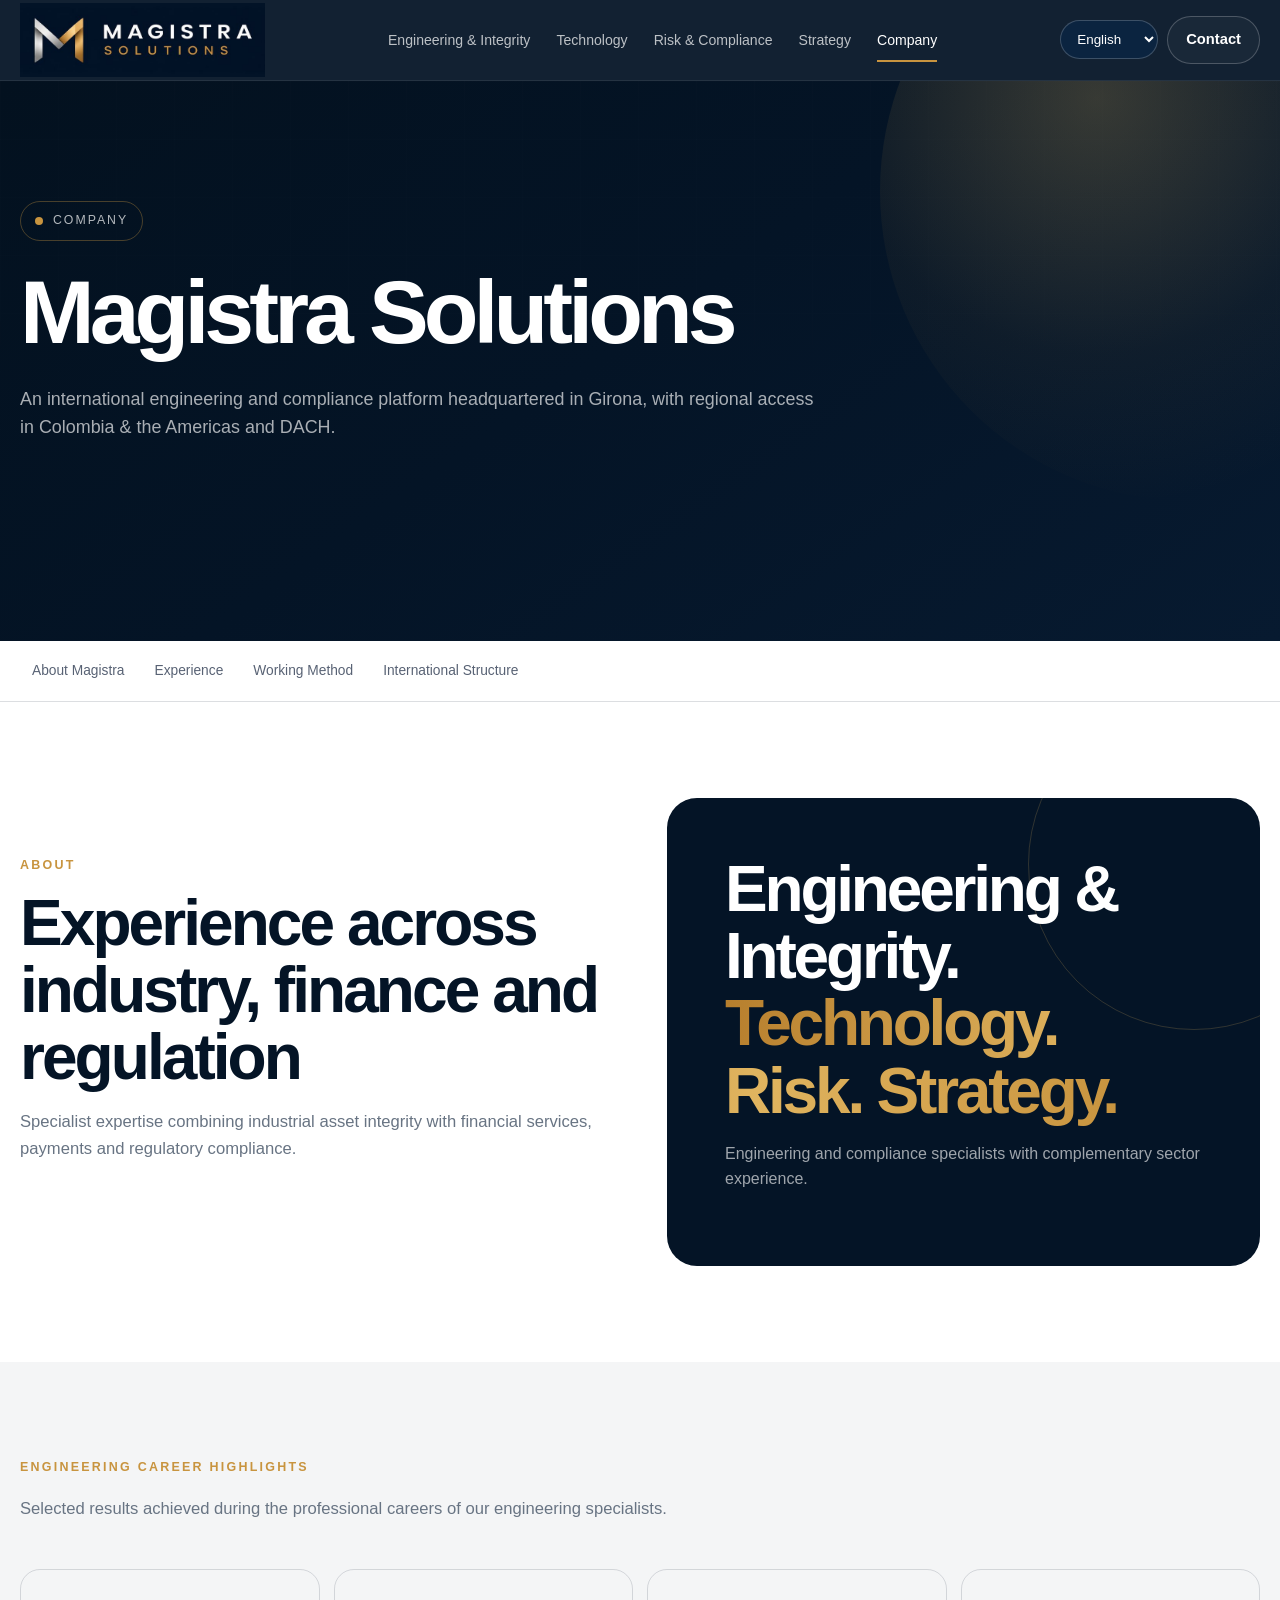
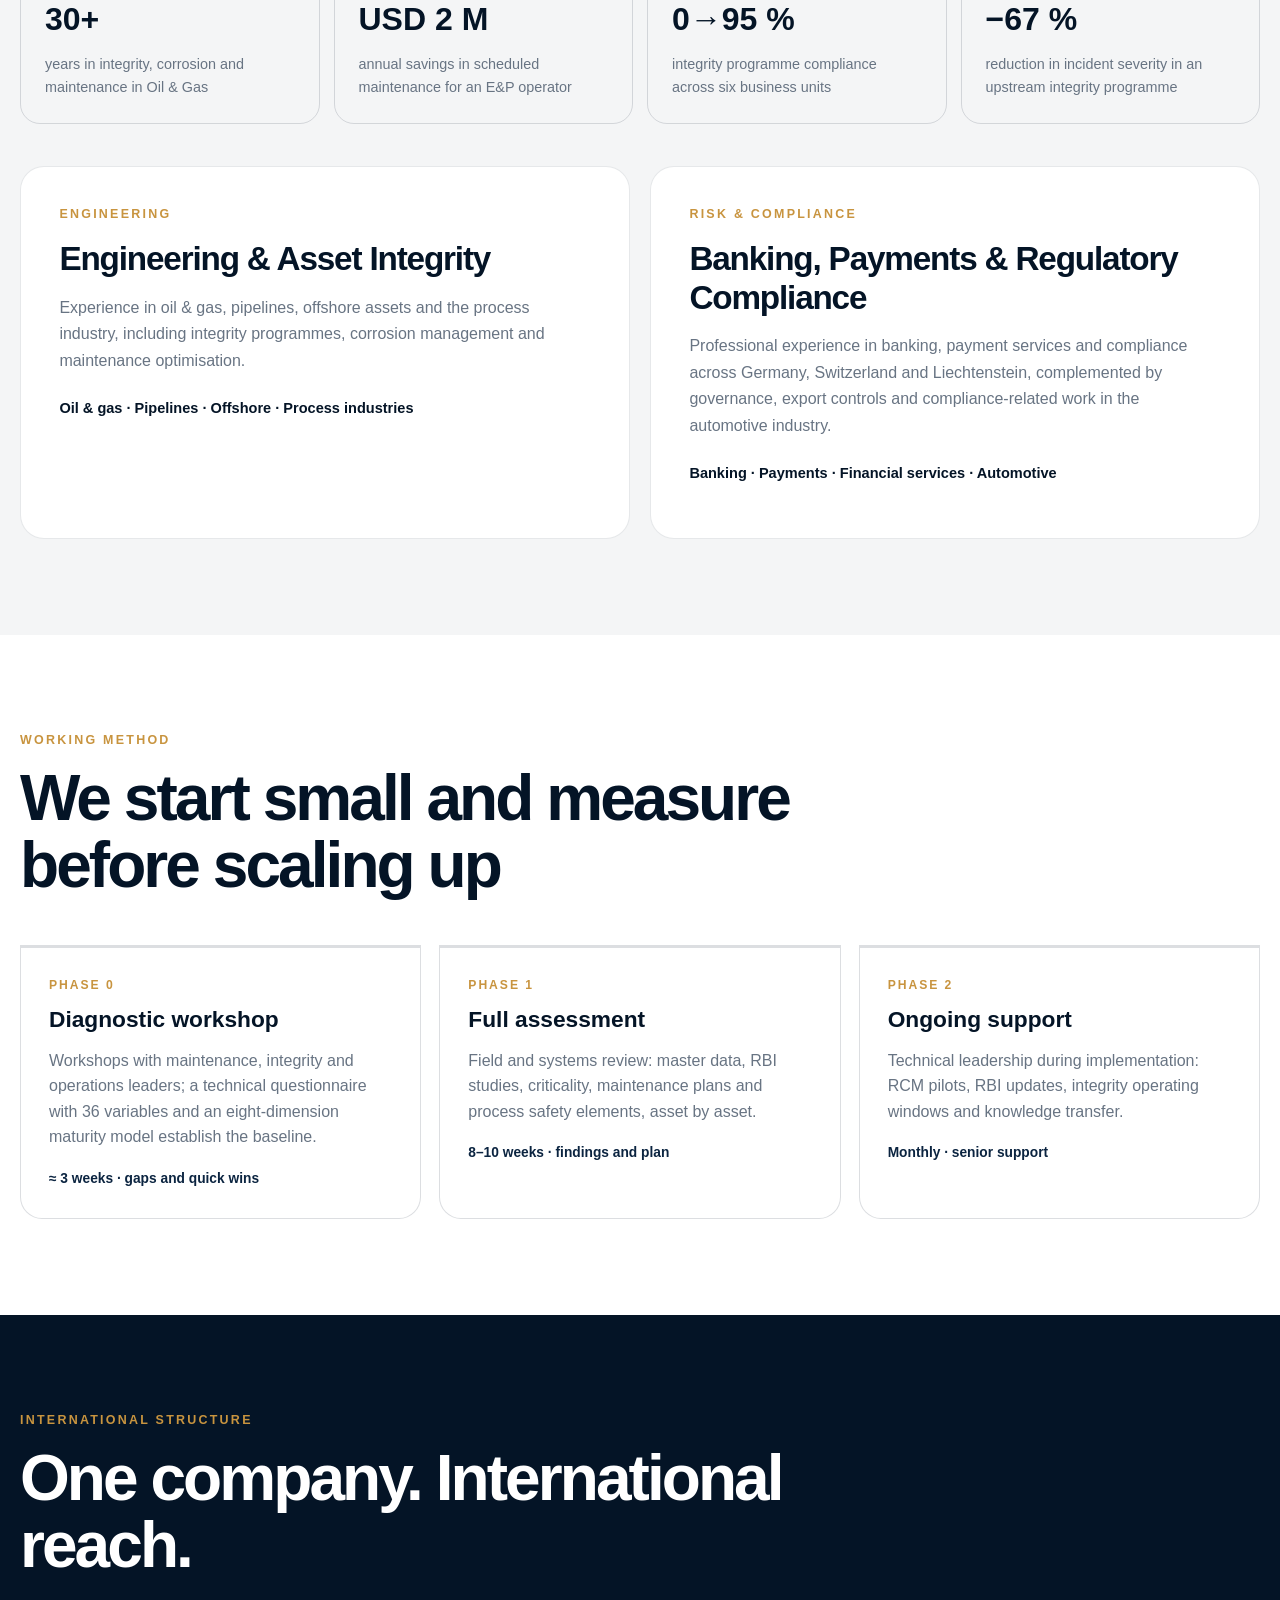
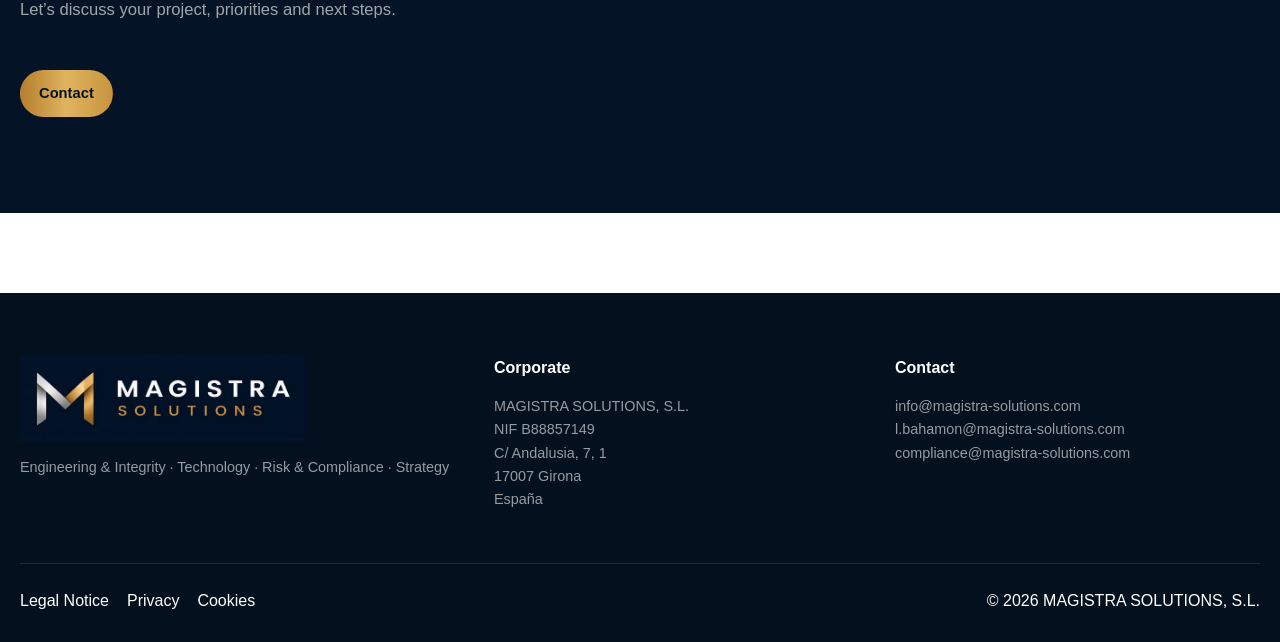
==== commit 3fcaf52e: "Add files via upload" ====
--- a/about.html
+++ b/about.html
@@ -1,51 +1,53 @@
-<!doctype html><html lang="en"><head>
-<meta charset="utf-8"><meta name="viewport" content="width=device-width,initial-scale=1">
-<title>Company | Magistra Solutions</title><meta name="theme-color" content="#041426">
-<meta property="og:type" content="website"><meta property="og:title" content="Company | Magistra Solutions">
-<meta property="og:description" content="Magistra Solutions · Engineering & Integrity · Technology · Risk & Compliance · Strategy">
-<meta property="og:image" content="https://magistra-solutions.com/og-magistra.jpg"><meta property="og:url" content="https://magistra-solutions.com/">
-<meta name="twitter:card" content="summary_large_image">
-<link rel="icon" href="favicon.png" type="image/png"><link rel="stylesheet" href="style.css">
-</head><body>
-<a class="skip" href="#main">Skip to content</a>
+<!DOCTYPE html>
+
+<html lang="en"><head>
+<meta charset="utf-8"/><meta content="width=device-width,initial-scale=1" name="viewport"/>
+<title>Company | Magistra Solutions</title><meta content="#041426" name="theme-color"/>
+<meta content="website" property="og:type"/><meta content="Company | Magistra Solutions" property="og:title"/>
+<meta content="Magistra Solutions · Engineering &amp; Integrity · Technology · Risk &amp; Compliance · Strategy" property="og:description"/>
+<meta content="https://magistra-solutions.com/og-magistra.jpg" property="og:image"/><meta content="https://magistra-solutions.com/" property="og:url"/>
+<meta content="summary_large_image" name="twitter:card"/>
+<link href="favicon.png" rel="icon" type="image/png"/><link href="style.css" rel="stylesheet"/>
+</head><body data-page-title="nav_company">
+<a class="skip" data-i18n="skip_to_content" href="#main">Skip to content</a>
 <header class="site-header">
 <div class="wrap header-inner">
-<a class="brand" href="index.html" aria-label="Magistra Solutions"><img class="brand-logo" src="logo-magistra.jpg" alt="Magistra Solutions"></a>
-<nav class="navbar" aria-label="Main navigation"><div class="nav-item"><a class="nav-link " href="engineering.html" data-i18n="nav_engineering">Engineering & Integrity</a><div class="dropdown"><a href="engineering.html#rbi">RBI</a><a href="engineering.html#ffs">FFS / RUL</a><a href="engineering.html#rca">RCA / RCM / FMECA</a><a href="engineering.html#ili">ILI / Corrosion</a><a href="engineering.html#training">Technical Training</a></div></div><div class="nav-item"><a class="nav-link " href="technology.html" data-i18n="nav_technology">Technology</a><div class="dropdown"><a href="technology.html#vail">VAIL-Plant®</a><a href="technology.html#sap">Asset Master Data / SAP PM</a><a href="technology.html#data">Data Governance</a><a href="technology.html#models">Analytical Models</a></div></div><div class="nav-item"><a class="nav-link " href="compliance.html" data-i18n="nav_compliance">Risk & Compliance</a><div class="dropdown"><a href="compliance.html#sanctions">Sanctions & Export Controls</a><a href="compliance.html#aml">AML / KYC & Financial Crime</a><a href="compliance.html#payments">Payments & Regulatory Compliance</a><a href="compliance.html#projects">Compliance Management & Regulatory Projects</a></div></div><div class="nav-item"><a class="nav-link " href="strategy.html" data-i18n="nav_strategy">Strategy</a><div class="dropdown"><a href="strategy.html#maturity">Asset Management</a><a href="strategy.html#roadmaps">RCM–RBI Roadmaps</a><a href="strategy.html#duediligence">Technical Due Diligence</a><a href="strategy.html#project">Project Management</a></div></div><div class="nav-item"><a class="nav-link active" href="about.html" data-i18n="nav_company">Company</a><div class="dropdown"><a href="about.html#about">About Magistra</a><a href="about.html#experience">Experience</a><a href="about.html#method">Working Method</a><a href="about.html#international">International Structure</a><a href="contact.html">Contact</a></div></div></nav>
+<a aria-label="Magistra Solutions" class="brand" href="index.html"><img alt="Magistra Solutions" class="brand-logo" src="logo-magistra.jpg"/></a>
+<nav aria-label="Main navigation" class="navbar"><div class="nav-item"><a class="nav-link" data-i18n="nav_engineering" href="engineering.html">Engineering &amp; Integrity</a><div class="dropdown"><a data-i18n="nav_eng_rbi" href="engineering.html#rbi">RBI</a><a data-i18n="nav_eng_ffs" href="engineering.html#ffs">FFS / RUL</a><a data-i18n="nav_eng_rca" href="engineering.html#rca">RCA / RCM / FMECA</a><a data-i18n="nav_eng_ili" href="engineering.html#ili">ILI / Corrosion</a><a data-i18n="nav_eng_training" href="engineering.html#training">Technical Training</a></div></div><div class="nav-item"><a class="nav-link" data-i18n="nav_technology" href="technology.html">Technology</a><div class="dropdown"><a data-i18n="nav_tech_vail" href="technology.html#vail">asset integrity software</a><a data-i18n="nav_tech_sap" href="technology.html#sap">Asset Master Data / SAP PM</a><a data-i18n="nav_tech_data" href="technology.html#data">Data Governance</a><a data-i18n="nav_tech_models" href="technology.html#models">Analytical Models</a></div></div><div class="nav-item"><a class="nav-link" data-i18n="nav_compliance" href="compliance.html">Risk &amp; Compliance</a><div class="dropdown"><a data-i18n="nav_comp_sanctions" href="compliance.html#sanctions">Sanctions &amp; Export Controls</a><a data-i18n="nav_comp_aml" href="compliance.html#aml">AML / KYC &amp; Financial Crime</a><a data-i18n="nav_comp_payments" href="compliance.html#payments">Payments &amp; Regulatory Compliance</a><a data-i18n="nav_comp_projects" href="compliance.html#projects">Compliance Management &amp; Regulatory Projects</a></div></div><div class="nav-item"><a class="nav-link" data-i18n="nav_strategy" href="strategy.html">Strategy</a><div class="dropdown"><a data-i18n="nav_strat_maturity" href="strategy.html#maturity">Asset Management</a><a data-i18n="nav_strat_roadmaps" href="strategy.html#roadmaps">RCM–RBI Roadmaps</a><a data-i18n="nav_strat_due" href="strategy.html#duediligence">Technical Due Diligence</a><a data-i18n="nav_strat_project" href="strategy.html#project">Project Management</a></div></div><div class="nav-item"><a class="nav-link active" data-i18n="nav_company" href="about.html">Company</a><div class="dropdown"><a data-i18n="nav_about_tab" href="about.html#about">About Magistra</a><a data-i18n="nav_about_experience" href="about.html#experience">Experience</a><a data-i18n="nav_about_method" href="about.html#method">Working Method</a><a data-i18n="nav_about_international" href="about.html#international">International Structure</a><a href="contact.html">Contact</a></div></div></nav>
 <div class="header-actions">
-<select id="language" class="lang-select" aria-label="Language"><option value="en">English</option><option value="es">Español</option><option value="de">Deutsch</option><option value="ca">Català</option><option value="fr">Français</option></select>
-<a class="btn btn-outline" href="contact.html" data-i18n="nav_contact">Contact</a>
-<button class="burger" type="button" data-menu-toggle aria-expanded="false" aria-controls="mobile-menu">☰</button>
+<select aria-label="Language" class="lang-select" id="language"><option value="en">English</option><option value="es">Español</option><option value="de">Deutsch</option><option value="ca">Català</option><option value="fr">Français</option></select>
+<a class="btn btn-outline" data-i18n="nav_contact" href="contact.html">Contact</a>
+<button aria-controls="mobile-menu" aria-expanded="false" class="burger" data-menu-toggle="" type="button">☰</button>
 </div></div>
-<div class="mobile-menu" id="mobile-menu" data-mobile-menu><div class="wrap"><div class="mobile-group"><a href="engineering.html" data-i18n="nav_engineering">Engineering & Integrity</a><small><a href="engineering.html#rbi">RBI</a><a href="engineering.html#ffs">FFS / RUL</a><a href="engineering.html#rca">RCA / RCM / FMECA</a><a href="engineering.html#ili">ILI / Corrosion</a><a href="engineering.html#training">Technical Training</a></small></div><div class="mobile-group"><a href="technology.html" data-i18n="nav_technology">Technology</a><small><a href="technology.html#vail">VAIL-Plant®</a><a href="technology.html#sap">Asset Master Data / SAP PM</a><a href="technology.html#data">Data Governance</a><a href="technology.html#models">Analytical Models</a></small></div><div class="mobile-group"><a href="compliance.html" data-i18n="nav_compliance">Risk & Compliance</a><small><a href="compliance.html#sanctions">Sanctions & Export Controls</a><a href="compliance.html#aml">AML / KYC & Financial Crime</a><a href="compliance.html#payments">Payments & Regulatory Compliance</a><a href="compliance.html#projects">Compliance Management & Regulatory Projects</a></small></div><div class="mobile-group"><a href="strategy.html" data-i18n="nav_strategy">Strategy</a><small><a href="strategy.html#maturity">Asset Management</a><a href="strategy.html#roadmaps">RCM–RBI Roadmaps</a><a href="strategy.html#duediligence">Technical Due Diligence</a><a href="strategy.html#project">Project Management</a></small></div><div class="mobile-group"><a href="about.html" data-i18n="nav_company">Company</a><small><a href="about.html#about">About Magistra</a><a href="about.html#experience">Experience</a><a href="about.html#method">Working Method</a><a href="about.html#international">International Structure</a><a href="contact.html">Contact</a></small></div></div></div>
+<div class="mobile-menu" data-mobile-menu="" id="mobile-menu"><div class="wrap"><div class="mobile-group"><a data-i18n="nav_engineering" href="engineering.html">Engineering &amp; Integrity</a><small><a data-i18n="nav_eng_rbi" href="engineering.html#rbi">RBI</a><a data-i18n="nav_eng_ffs" href="engineering.html#ffs">FFS / RUL</a><a data-i18n="nav_eng_rca" href="engineering.html#rca">RCA / RCM / FMECA</a><a data-i18n="nav_eng_ili" href="engineering.html#ili">ILI / Corrosion</a><a data-i18n="nav_eng_training" href="engineering.html#training">Technical Training</a></small></div><div class="mobile-group"><a data-i18n="nav_technology" href="technology.html">Technology</a><small><a data-i18n="nav_tech_vail" href="technology.html#vail">asset integrity software</a><a data-i18n="nav_tech_sap" href="technology.html#sap">Asset Master Data / SAP PM</a><a data-i18n="nav_tech_data" href="technology.html#data">Data Governance</a><a data-i18n="nav_tech_models" href="technology.html#models">Analytical Models</a></small></div><div class="mobile-group"><a data-i18n="nav_compliance" href="compliance.html">Risk &amp; Compliance</a><small><a data-i18n="nav_comp_sanctions" href="compliance.html#sanctions">Sanctions &amp; Export Controls</a><a data-i18n="nav_comp_aml" href="compliance.html#aml">AML / KYC &amp; Financial Crime</a><a data-i18n="nav_comp_payments" href="compliance.html#payments">Payments &amp; Regulatory Compliance</a><a data-i18n="nav_comp_projects" href="compliance.html#projects">Compliance Management &amp; Regulatory Projects</a></small></div><div class="mobile-group"><a data-i18n="nav_strategy" href="strategy.html">Strategy</a><small><a data-i18n="nav_strat_maturity" href="strategy.html#maturity">Asset Management</a><a data-i18n="nav_strat_roadmaps" href="strategy.html#roadmaps">RCM–RBI Roadmaps</a><a data-i18n="nav_strat_due" href="strategy.html#duediligence">Technical Due Diligence</a><a data-i18n="nav_strat_project" href="strategy.html#project">Project Management</a></small></div><div class="mobile-group"><a data-i18n="nav_company" href="about.html">Company</a><small><a data-i18n="nav_about_tab" href="about.html#about">About Magistra</a><a data-i18n="nav_about_experience" href="about.html#experience">Experience</a><a data-i18n="nav_about_method" href="about.html#method">Working Method</a><a data-i18n="nav_about_international" href="about.html#international">International Structure</a><a href="contact.html">Contact</a></small></div></div></div>
 </header><main id="main">
 <section class="page-hero"><div class="wrap"><div class="eyebrow"><span class="dot"></span><span data-i18n="nav_company">Company</span></div><h1>Magistra Solutions</h1><p data-i18n="company_hero_p">An international engineering and compliance platform headquartered in Girona...</p></div></section>
-<nav class="page-tabs"><div class="wrap"><a href="#about">About Magistra</a><a href="#experience">Experience</a><a href="#method">Working Method</a><a href="#international">International Structure</a></div></nav>
-<section id="about"><div class="wrap split"><div class="reveal-left"><div class="section-head"><div class="kicker" data-i18n="about">About</div><h2 data-i18n="experience_h">Experience across industry, finance and regulation</h2><p data-i18n="experience_p">Specialist expertise combining industrial asset integrity with financial services, payments and regulatory compliance.</p></div></div><div class="statement reveal-right"><h2>Engineering & Integrity.<br><span class="gold-text">Technology. Risk. Strategy.</span></h2><p data-i18n="about_scope">Engineering and compliance specialists with complementary sector experience.</p></div></div></section>
-<section id="experience" class="band"><div class="wrap">
+<nav class="page-tabs"><div class="wrap"><a data-i18n="about_tab" href="#about">About Magistra</a><a data-i18n="experience_tab" href="#experience">Experience</a><a data-i18n="method_tab" href="#method">Working Method</a><a data-i18n="international_tab" href="#international">International Structure</a></div></nav>
+<section id="about"><div class="wrap split"><div class="reveal-left"><div class="section-head"><div class="kicker" data-i18n="about">About</div><h2 data-i18n="experience_h">Experience across industry, finance and regulation</h2><p data-i18n="experience_p">Specialist expertise combining industrial asset integrity with financial services, payments and regulatory compliance.</p></div></div><div class="statement reveal-right"><h2><span data-i18n="about_statement_1">Engineering &amp; Integrity.</span><br/><span class="gold-text" data-i18n="about_statement_2">Technology. Risk. Strategy.</span></h2><p data-i18n="about_scope">Engineering and compliance specialists with complementary sector experience.</p></div></div></section>
+<section class="band" id="experience"><div class="wrap">
 <div class="section-head reveal"><div class="kicker" data-i18n="experience_numbers">Engineering career highlights</div><p data-i18n="eng_experience_metrics">Selected results achieved during the professional careers of our engineering specialists.</p></div>
 <div class="metrics">
-<div class="metric reveal"><strong>30+</strong><span>years in integrity, corrosion and maintenance in Oil & Gas</span></div>
-<div class="metric reveal"><strong>USD 2 M</strong><span>annual savings in scheduled maintenance for an E&P operator</span></div>
-<div class="metric reveal"><strong>0→95 %</strong><span>integrity programme compliance across six business units</span></div>
-<div class="metric reveal"><strong>−67 %</strong><span>reduction in incident severity in an upstream integrity programme</span></div>
+<div class="metric reveal"><strong>30+</strong><span data-i18n="about_metric1">years in integrity, corrosion and maintenance in Oil &amp; Gas</span></div>
+<div class="metric reveal"><strong>USD 2 M</strong><span data-i18n="about_metric2">annual savings in scheduled maintenance for an E&amp;P operator</span></div>
+<div class="metric reveal"><strong>0→95 %</strong><span data-i18n="about_metric3">integrity programme compliance across six business units</span></div>
+<div class="metric reveal"><strong>−67 %</strong><span data-i18n="about_metric4">reduction in incident severity in an upstream integrity programme</span></div>
 </div>
 <div class="experience-domains">
-<article class="experience-domain reveal-left"><div class="kicker">ENGINEERING</div><h3 data-i18n="eng_experience_h">Engineering & Asset Integrity</h3><p data-i18n="eng_experience_p">Experience in oil & gas, pipelines, offshore assets and the process industry, including integrity programmes, corrosion management and maintenance optimisation.</p><p class="expertise-sectors" data-i18n="sector_engineering">Oil & gas · Pipelines · Offshore · Process industries</p></article>
-<article class="experience-domain reveal-right"><div class="kicker">RISK & COMPLIANCE</div><h3 data-i18n="comp_experience_h">Banking, Payments & Regulatory Compliance</h3><p data-i18n="comp_experience_p">Professional experience in banking, payment services and compliance across Germany, Switzerland and Liechtenstein, complemented by governance, export controls and compliance-related work in the automotive industry.</p><p class="expertise-sectors" data-i18n="sector_compliance">Banking · Payments · Financial services · Automotive</p></article>
+<article class="experience-domain reveal-left"><div class="kicker">ENGINEERING</div><h3 data-i18n="eng_experience_h">Engineering &amp; Asset Integrity</h3><p data-i18n="eng_experience_p">Experience in oil &amp; gas, pipelines, offshore assets and the process industry, including integrity programmes, corrosion management and maintenance optimisation.</p><p class="expertise-sectors" data-i18n="sector_engineering">Oil &amp; gas · Pipelines · Offshore · Process industries</p></article>
+<article class="experience-domain reveal-right"><div class="kicker">RISK &amp; COMPLIANCE</div><h3 data-i18n="comp_experience_h">Banking, Payments &amp; Regulatory Compliance</h3><p data-i18n="comp_experience_p">Professional experience in banking, payment services and compliance across Germany, Switzerland and Liechtenstein, complemented by governance, export controls and compliance-related work in the automotive industry.</p><p class="expertise-sectors" data-i18n="sector_compliance">Banking · Payments · Financial services · Automotive</p></article>
 </div></div></section>
 <section id="method"><div class="wrap"><div class="section-head reveal"><div class="kicker" data-i18n="method">Working Method</div><h2 data-i18n="method_h">We start small and measure before scaling up</h2></div><div class="method-grid">
-<article class="phase reveal"><div class="num">PHASE 0</div><h3>Diagnostic workshop</h3><p>Sessions with maintenance, integrity and operations leaders; a 30-variable technical questionnaire and an 8-dimension maturity model set the baseline.</p><div class="meta">≈ 3 weeks · gaps and quick wins</div></article>
-<article class="phase reveal"><div class="num">PHASE 1</div><h3>Full assessment</h3><p>Field and systems review: master data, RBI studies, criticality, maintenance plans and process safety elements, asset by asset.</p><div class="meta">8–10 weeks · findings and plan</div></article>
-<article class="phase reveal"><div class="num">PHASE 2</div><h3>Ongoing support</h3><p>Technical leadership during implementation: RCM pilots, RBI updates, integrity operating windows and knowledge transfer.</p><div class="meta">Monthly · senior support</div></article>
+<article class="phase reveal"><div class="num" data-i18n="phase0_label">PHASE 0</div><h3 data-i18n="phase0_title">Diagnostic workshop</h3><p data-i18n="phase0_desc">Workshops with maintenance, integrity and operations leaders; a technical questionnaire with 36 variables and an eight-dimension maturity model establish the baseline.</p><div class="meta" data-i18n="phase0_meta">≈ 3 weeks · gaps and quick wins</div></article>
+<article class="phase reveal"><div class="num" data-i18n="phase1_label">PHASE 1</div><h3 data-i18n="phase1_title">Full assessment</h3><p data-i18n="phase1_desc">Field and systems review: master data, RBI studies, criticality, maintenance plans and process safety elements, asset by asset.</p><div class="meta" data-i18n="phase1_meta">8–10 weeks · findings and plan</div></article>
+<article class="phase reveal"><div class="num" data-i18n="phase2_label">PHASE 2</div><h3 data-i18n="phase2_title">Ongoing support</h3><p data-i18n="phase2_desc">Technical leadership during implementation: RCM pilots, RBI updates, integrity operating windows and knowledge transfer.</p><div class="meta" data-i18n="phase2_meta">Monthly · senior support</div></article>
 </div></div></section>
-<section id="international" class="dark-band"><div class="wrap"><div class="section-head reveal"><div class="kicker" data-i18n="international">International Structure</div><h2 data-i18n="intl_h">One company. International reach.</h2><p data-i18n="cta_intro">Let’s discuss your project, priorities and next steps.</p></div><a class="btn btn-gold" href="contact.html" data-i18n="nav_contact">Contact</a></div></section>
+<section class="dark-band" id="international"><div class="wrap"><div class="section-head reveal"><div class="kicker" data-i18n="international">International Structure</div><h2 data-i18n="intl_h">One company. International reach.</h2><p data-i18n="cta_intro">Let’s discuss your project, priorities and next steps.</p></div><a class="btn btn-gold" data-i18n="nav_contact" href="contact.html">Contact</a></div></section>
 </main>
 <footer class="site-footer"><div class="wrap">
 <div class="footer-grid">
-<div><div class="brand footer-brand"><img class="brand-logo" src="logo-magistra.jpg" alt="Magistra Solutions"></div><p data-i18n="footer_tag">Engineering & Integrity · Technology · Risk & Compliance · Strategy</p></div>
-<div><h4>Corporate</h4><p>MAGISTRA SOLUTIONS, S.L.<br>NIF B88857149<br>C/ Andalusia, 7, 1<br>17007 Girona<br>España</p></div>
-<div><h4 data-i18n="nav_contact">Contact</h4><p><a href="mailto:info@magistra-solutions.com">info@magistra-solutions.com</a><br><a href="mailto:l.bahamon@magistra-solutions.com">l.bahamon@magistra-solutions.com</a><br><a href="mailto:compliance@magistra-solutions.com">compliance@magistra-solutions.com</a></p></div>
+<div><div class="brand footer-brand"><img alt="Magistra Solutions" class="brand-logo" src="logo-magistra.jpg"/></div><p data-i18n="footer_tag">Engineering &amp; Integrity · Technology · Risk &amp; Compliance · Strategy</p></div>
+<div><h4 data-i18n="corp_label">Corporate</h4><p>MAGISTRA SOLUTIONS, S.L.<br/>NIF B88857149<br/>C/ Andalusia, 7, 1<br/>17007 Girona<br/>España</p></div>
+<div><h4 data-i18n="nav_contact">Contact</h4><p><a href="mailto:info@magistra-solutions.com">info@magistra-solutions.com</a><br/><a href="mailto:l.bahamon@magistra-solutions.com">l.bahamon@magistra-solutions.com</a><br/><a href="mailto:compliance@magistra-solutions.com">compliance@magistra-solutions.com</a></p></div>
 </div>
-<div class="footer-bottom"><div class="legal-bar"><a href="legal-notice.html" data-i18n="legal">Legal Notice</a><a href="privacy.html" data-i18n="privacy">Privacy</a><a href="cookies.html" data-i18n="cookies">Cookies</a></div><div>© 2026 MAGISTRA SOLUTIONS, S.L.</div></div>
+<div class="footer-bottom"><div class="legal-bar"><a data-i18n="legal" href="legal-notice.html">Legal Notice</a><a data-i18n="privacy" href="privacy.html">Privacy</a><a data-i18n="cookies" href="cookies.html">Cookies</a></div><div>© 2026 MAGISTRA SOLUTIONS, S.L.</div></div>
 </div></footer><script src="main.js"></script></body></html>
--- a/style.css
+++ b/style.css
@@ -222,3 +222,9 @@
 .experience-domain p{color:var(--muted);line-height:1.65}
 .experience-domain .expertise-sectors{color:var(--navy);font-size:.91rem;margin-top:22px;font-weight:600}
 @media(max-width:750px){.experience-domains{grid-template-columns:1fr}}
+
+/* Five-language legal notices, no consent banner unless tracking is introduced */
+.legal-translation[hidden]{display:none!important}
+.legal-page a{overflow-wrap:anywhere}
+.legal-page code{font-size:.94em;word-break:break-word}
+@media(max-width:560px){.legal-page{padding:50px 0}.legal-page h1{font-size:clamp(2.2rem,8vw,3.1rem)}}
